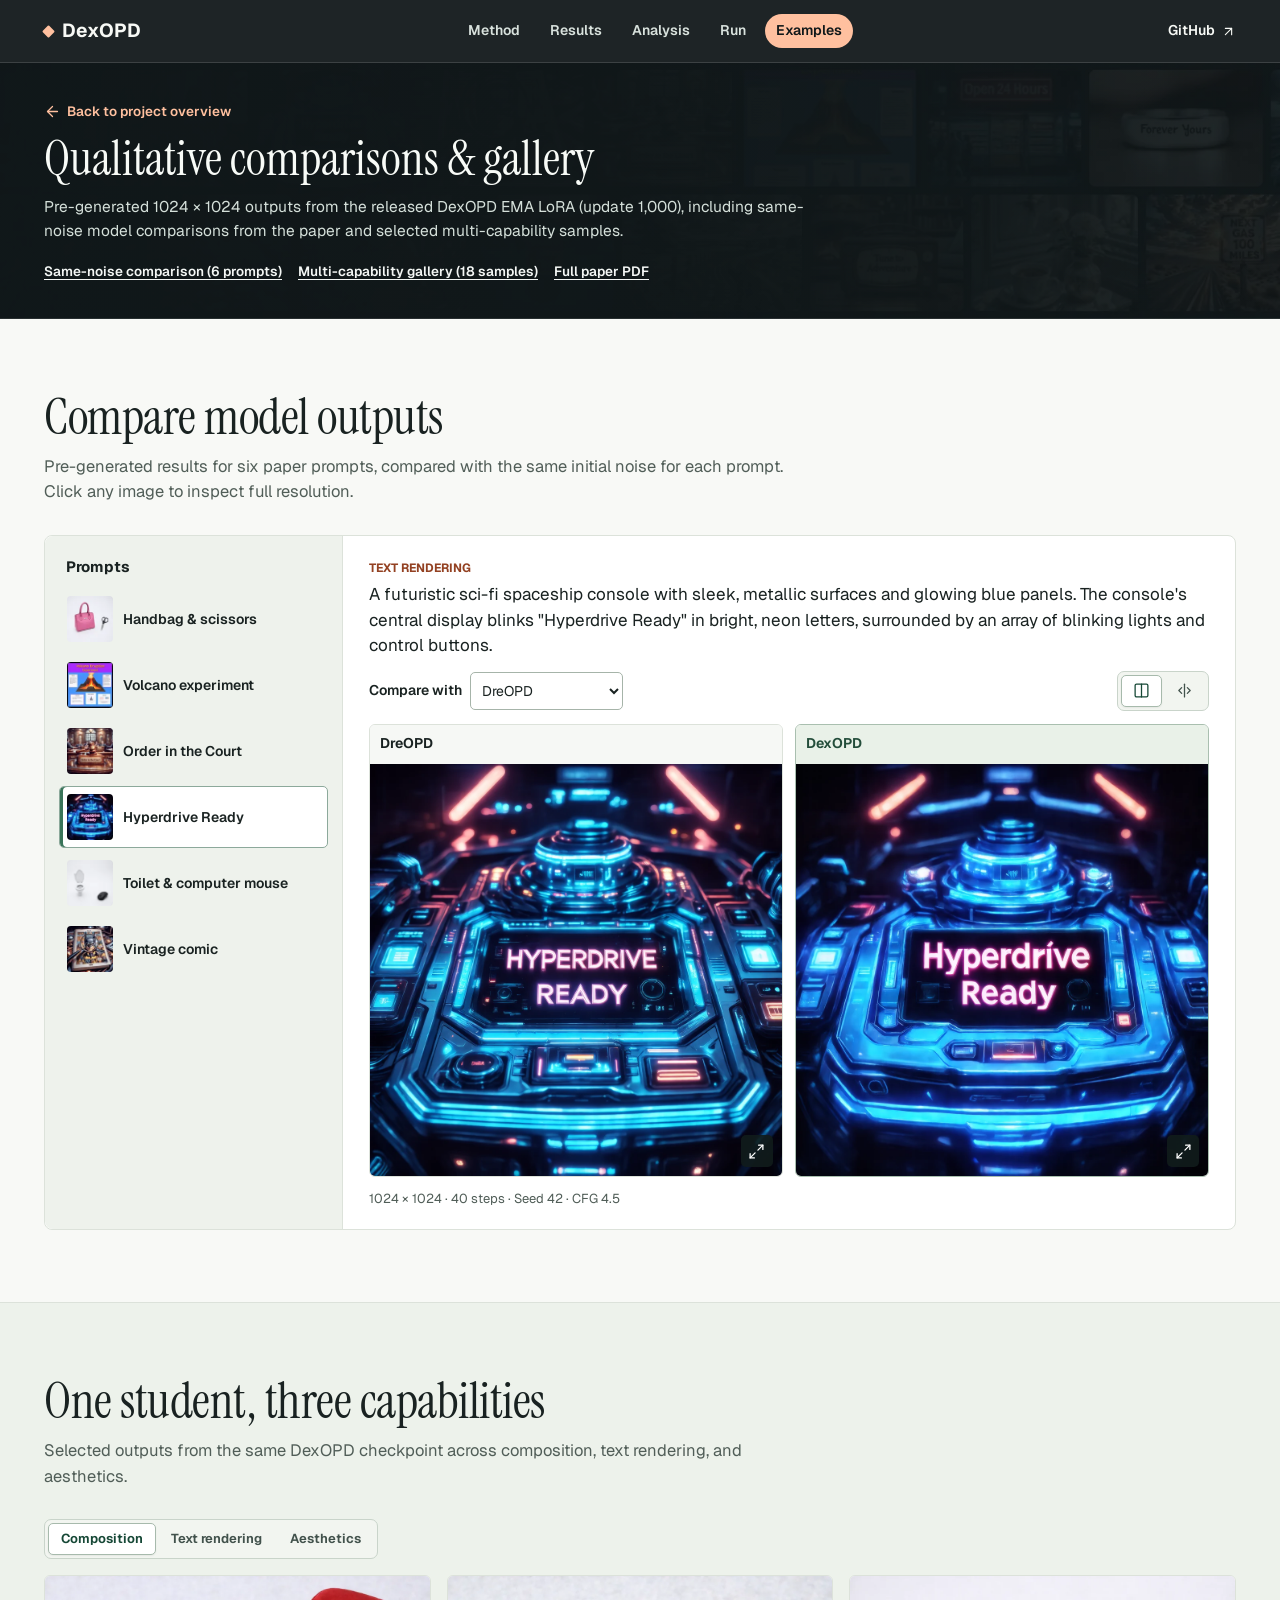
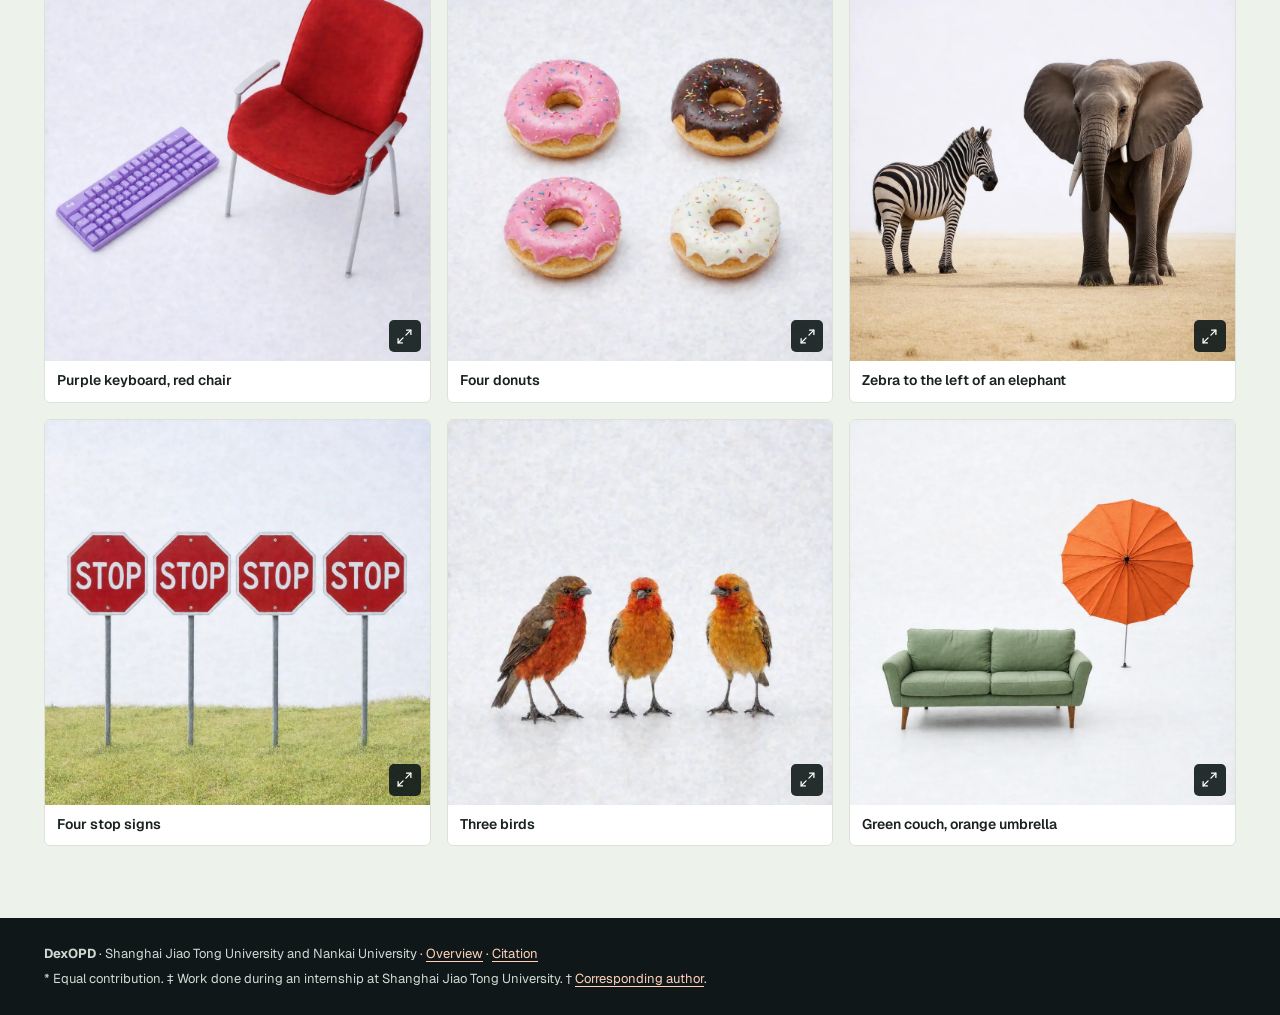
==== docs/examples.html @ e7ac3dee "Refocus homepage on method, full Table 1, and interactive analysis charts" ====
<!doctype html>
<html lang="en">
<head>
  <meta charset="utf-8">
  <meta name="viewport" content="width=device-width, initial-scale=1">
  <title>DexOPD | Qualitative Comparisons &amp; Gallery</title>
  <meta name="description" content="Same-noise qualitative comparisons and multi-capability image gallery from the unified DexOPD SD3.5 Medium checkpoint.">
  <meta name="theme-color" content="#101719">
  <link rel="stylesheet" href="styles.css">
  <script defer src="examples.js"></script>
  <script defer src="examples-page.js"></script>
</head>
<body id="top">
  <svg class="icon-library" xmlns="http://www.w3.org/2000/svg" aria-hidden="true">
    <symbol id="i-arrow-left" viewBox="0 0 24 24"><path d="m12 19-7-7 7-7"/><path d="M19 12H5"/></symbol>
    <symbol id="i-arrow-up-right" viewBox="0 0 24 24"><path d="M7 7h10v10"/><path d="M7 17 17 7"/></symbol>
    <symbol id="i-columns" viewBox="0 0 24 24"><rect width="18" height="18" x="3" y="3" rx="2"/><path d="M12 3v18"/></symbol>
    <symbol id="i-wipe" viewBox="0 0 24 24"><path d="M12 3v18"/><path d="m16 16 4-4-4-4"/><path d="m8 8-4 4 4 4"/></symbol>
    <symbol id="i-expand" viewBox="0 0 24 24"><path d="M15 3h6v6"/><path d="m21 3-7 7"/><path d="m3 21 7-7"/><path d="M9 21H3v-6"/></symbol>
    <symbol id="i-close" viewBox="0 0 24 24"><path d="M18 6 6 18"/><path d="m6 6 12 12"/></symbol>
    <symbol id="i-chevrons" viewBox="0 0 24 24"><path d="m9 7-5 5 5 5"/><path d="m15 7 5 5-5 5"/></symbol>
  </svg>
  <template id="zoom-icon"><span class="zoom-icon" aria-hidden="true"><svg class="icon"><use href="#i-expand"/></svg></span></template>
  <a class="skip-link" href="#main">Skip to content</a>

  <header class="site-header">
    <div class="container site-nav">
      <a class="wordmark" href="index.html"><span class="wordmark-dot" aria-hidden="true"></span>DexOPD</a>
      <nav aria-label="Main navigation">
        <a href="index.html#method">Method</a>
        <a href="index.html#results">Results</a>
        <a href="index.html#analysis">Analysis</a>
        <a href="index.html#run">Run</a>
        <a href="examples.html" aria-current="page">Examples</a>
      </nav>
      <a class="code-link" href="https://github.com/SJTU-DENG-Lab/DexOPD">GitHub <svg class="icon" aria-hidden="true"><use href="#i-arrow-up-right"/></svg></a>
    </div>
  </header>

  <main id="main">
    <section class="subpage-hero" aria-labelledby="examples-page-title">
      <div class="container subpage-hero-inner">
        <a class="back-link" href="index.html"><svg class="icon" aria-hidden="true"><use href="#i-arrow-left"/></svg> Back to project overview</a>
        <h1 id="examples-page-title">Qualitative comparisons &amp; gallery</h1>
        <p>Pre-generated 1024 &times; 1024 outputs from the released DexOPD EMA LoRA (update 1,000), including same-noise model comparisons from the paper and selected multi-capability samples.</p>
        <div class="subpage-jump">
          <a href="#demo">Same-noise comparison (6 prompts)</a>
          <a href="#gallery">Multi-capability gallery (18 samples)</a>
          <a href="assets/dexopd-paper.pdf">Full paper PDF</a>
        </div>
      </div>
    </section>

    <section class="section demo-section" id="demo" aria-labelledby="demo-title">
      <div class="container">
        <div class="section-heading">
          <h2 id="demo-title">Compare model outputs</h2>
          <p>Pre-generated results for six paper prompts, compared with the same initial noise for each prompt. Click any image to inspect full resolution.</p>
        </div>
        <noscript><p>The interactive comparison requires JavaScript. The images also appear in the <a href="assets/dexopd-paper.pdf">paper PDF</a>.</p></noscript>
        <div id="comparison" class="comparison" hidden>
          <aside class="prompt-panel" aria-labelledby="prompt-list-title">
            <h3 id="prompt-list-title">Prompts</h3>
            <div id="prompt-list" class="prompt-list" role="group" aria-labelledby="prompt-list-title"></div>
          </aside>
          <div class="compare-stage">
            <div class="prompt-display" aria-live="polite">
              <p class="category" id="compare-category"></p>
              <blockquote id="compare-prompt"></blockquote>
            </div>
            <div class="compare-toolbar">
              <label for="baseline">Compare with</label>
              <select id="baseline">
                <option value="dreopd">DreOPD</option>
                <option value="diffusionopd">DiffusionOPD</option>
                <option value="geneval">GenEval Teacher</option>
                <option value="ocr">OCR Teacher</option>
                <option value="aesthetic">Aesthetic Teacher</option>
              </select>
              <div class="segmented view-controls" role="group" aria-label="Comparison view">
                <button id="side-mode" type="button" aria-pressed="true" aria-label="Side by side" title="Side by side"><svg class="icon" aria-hidden="true"><use href="#i-columns"/></svg></button>
                <button id="wipe-mode" type="button" aria-pressed="false" aria-label="Image wipe" title="Image wipe"><svg class="icon" aria-hidden="true"><use href="#i-wipe"/></svg></button>
              </div>
            </div>
            <div id="side-view" class="image-pair">
              <figure class="comparison-image" id="baseline-figure"></figure>
              <figure class="comparison-image dex-image" id="dex-figure"></figure>
            </div>
            <div id="wipe-view" hidden>
              <div class="wipe-labels" aria-hidden="true"><span id="wipe-baseline-name"></span><strong>DexOPD</strong></div>
              <div class="wipe-stage">
                <img id="wipe-baseline-image" width="1024" height="1024" alt="">
                <img id="wipe-dex-image" class="wipe-top" width="1024" height="1024" alt="">
                <span class="wipe-divider" aria-hidden="true"><span><svg class="icon"><use href="#i-chevrons"/></svg></span></span>
                <input class="wipe-input" id="wipe-position" type="range" min="0" max="100" value="50" aria-label="Baseline image reveal percentage">
              </div>
            </div>
            <p id="compare-settings" class="image-settings"></p>
          </div>
        </div>
      </div>
    </section>

    <section class="section gallery-section" id="gallery" aria-labelledby="gallery-title">
      <div class="container">
        <div class="section-heading">
          <h2 id="gallery-title">One student, three capabilities</h2>
          <p>Selected outputs from the same DexOPD checkpoint across composition, text rendering, and aesthetics.</p>
        </div>
        <div id="gallery-tabs" class="segmented gallery-tabs" role="tablist" aria-label="Gallery categories" hidden>
          <button type="button" id="tab-composition" role="tab" aria-controls="gallery-composition" aria-selected="true" data-category="composition">Composition</button>
          <button type="button" id="tab-text" role="tab" aria-controls="gallery-text" aria-selected="false" tabindex="-1" data-category="text">Text rendering</button>
          <button type="button" id="tab-aesthetic" role="tab" aria-controls="gallery-aesthetic" aria-selected="false" tabindex="-1" data-category="aesthetic">Aesthetics</button>
        </div>
        <div id="gallery-composition" class="gallery-grid" role="tabpanel" aria-labelledby="tab-composition" hidden></div>
        <div id="gallery-text" class="gallery-grid" role="tabpanel" aria-labelledby="tab-text" hidden></div>
        <div id="gallery-aesthetic" class="gallery-grid" role="tabpanel" aria-labelledby="tab-aesthetic" hidden></div>
      </div>
    </section>
  </main>

  <footer>
    <div class="container footer-content">
      <p><strong>DexOPD</strong> <span aria-hidden="true">&middot;</span> Shanghai Jiao Tong University and Nankai University <span aria-hidden="true">&middot;</span> <a href="index.html">Overview</a> <span aria-hidden="true">&middot;</span> <a href="index.html#citation">Citation</a></p>
      <p>* Equal contribution. &Dagger; Work done during an internship at Shanghai Jiao Tong University. &dagger; <a href="mailto:zhijied@sjtu.edu.cn">Corresponding author</a>.</p>
    </div>
  </footer>

  <dialog id="lightbox" aria-labelledby="lightbox-title">
    <div class="lightbox-bar">
      <h2 id="lightbox-title"></h2>
      <button class="icon-button" id="close-lightbox" type="button" aria-label="Close image" title="Close image" autofocus><svg class="icon" aria-hidden="true"><use href="#i-close"/></svg></button>
    </div>
    <img id="lightbox-image" width="1024" height="1024" alt="">
    <div class="lightbox-caption"><p id="lightbox-prompt"></p><p id="lightbox-settings" class="image-settings"></p></div>
  </dialog>
</body>
</html>
---- docs/styles.css ----
@font-face {
  font-family: Geist;
  src: url('assets/geist.woff2') format('woff2');
  font-weight: 100 900;
  font-display: swap;
}

@font-face {
  font-family: 'Instrument Serif';
  src: url('assets/instrument-serif.woff2') format('woff2');
  font-weight: 400;
  font-display: swap;
}

:root {
  color-scheme: light;
  --ink: #192221;
  --muted: #515e58;
  --paper: #f8f9f6;
  --surface: #edf2eb;
  --line: #dce2da;
  --deep: #101719;
  --forest: #155c45;
  --forest-soft: #e4f0e6;
  --accent: #934122;
  --peach: #ffc09f;
  --green: #e9f1e8;
  --display: 'Instrument Serif', Georgia, serif;
  font-family: Geist, 'Segoe UI', system-ui, sans-serif;
  color: var(--ink);
  background: var(--paper);
  line-height: 1.55;
  font-synthesis: none;
}

*, *::before, *::after { box-sizing: border-box; }
[hidden] { display: none !important; }
body, h1, h2, h3, h4, p, blockquote, figure, pre, dl, dd { margin: 0; }
a { color: var(--accent); text-underline-offset: .2em; }
a:hover { text-decoration-thickness: 2px; }
button, select, input { font: inherit; }
button, select { color: inherit; }
button { cursor: pointer; }
img { display: block; max-width: 100%; height: auto; }
:focus-visible { outline: 3px solid #277259; outline-offset: 3px; }
section[id] { scroll-margin-top: 76px; }
.icon-library { position: absolute; width: 0; height: 0; overflow: hidden; }
.icon { width: 17px; height: 17px; flex: none; fill: none; stroke: currentColor; stroke-width: 1.8; stroke-linecap: round; stroke-linejoin: round; }
.container { width: min(100% - 88px, 1220px); margin-inline: auto; }
.screen-reader, .skip-link:not(:focus) { position: absolute; width: 1px; height: 1px; overflow: hidden; clip-path: inset(50%); white-space: nowrap; }
.skip-link:focus { position: fixed; z-index: 40; top: 12px; left: 12px; background: white; padding: 10px 14px; }

/* Header */
.site-header {
  position: sticky;
  top: 0;
  z-index: 25;
  background: rgba(16, 23, 25, 0.94);
  backdrop-filter: blur(10px);
  color: #f7f9f5;
  border-bottom: 1px solid #ffffff22;
}
.site-nav, .site-nav nav { display: flex; align-items: center; }
.site-nav { min-height: 62px; justify-content: space-between; gap: 20px; }
.site-nav nav { gap: 8px; }
.site-nav a { color: inherit; text-decoration: none; }
.site-nav nav a {
  font-weight: 600;
  font-size: 14px;
  padding: 6px 11px;
  border-radius: 999px;
  color: #d9e2dd;
  transition: color .15s, background-color .15s;
}
.site-nav nav a:hover { color: #ffffff; background: #ffffff14; }
.site-nav nav a.is-active,
.site-nav nav a[aria-current='page'] {
  color: #101719;
  background: var(--peach);
}
.wordmark { display: inline-flex; align-items: center; gap: 9px; font-weight: 700; font-size: 19px; white-space: nowrap; }
.wordmark-dot { background: var(--peach); width: 9px; height: 9px; transform: rotate(45deg); border-radius: 1px; }
.code-link { display: inline-flex; align-items: center; gap: 6px; font-weight: 600; font-size: 14px; color: #f7f9f5; white-space: nowrap; }
.code-link:hover { color: var(--peach); }
.code-link .icon { width: 15px; height: 15px; }
.site-header :focus-visible, .hero :focus-visible, .efficiency-card :focus-visible { outline-color: var(--peach); }

/* Hero with subtle static mosaic backdrop */
.hero {
  background:
    linear-gradient(96deg, rgba(16, 23, 25, 0.92) 0%, rgba(16, 23, 25, 0.80) 48%, rgba(16, 23, 25, 0.34) 100%),
    var(--deep) url('assets/hero-mosaic.webp') right center / cover no-repeat;
  color: #fffdf8;
  border-bottom: 1px solid #ffffff1a;
}
.hero-single { padding-block: 62px 54px; }
.hero-single > * { max-width: 720px; }
.hero-kicker {
  display: inline-block;
  font-size: 12px;
  font-weight: 700;
  letter-spacing: 0.08em;
  text-transform: uppercase;
  color: var(--peach);
  margin-bottom: 10px;
}
.hero h1 { font-size: 98px; line-height: 0.96; font-weight: 750; letter-spacing: -0.025em; }
.paper-title { margin-top: 14px; font-family: var(--display); font-size: 42px; line-height: 1.08; color: #f8fbf7; }
.hero-summary { margin-top: 15px; color: #dde5df; font-size: 16px; line-height: 1.6; max-width: 630px; }
.authors { margin-top: 18px; font-weight: 600; font-size: 15px; color: #f5f8f5; }
.authors sup { color: var(--peach); }
.affiliations { color: #cbd6ce; margin-top: 4px; font-size: 14px; }
.affiliations span { margin-inline: 5px; }
.hero-actions { display: flex; flex-wrap: wrap; gap: 10px; margin-top: 26px; }
.button {
  display: inline-flex;
  justify-content: center;
  align-items: center;
  gap: 8px;
  border: 1px solid transparent;
  border-radius: 6px;
  min-height: 42px;
  padding: 9px 15px;
  text-decoration: none;
  font-weight: 700;
  font-size: 14px;
  transition: background-color .15s, border-color .15s, color .15s;
}
.primary { color: #191d1b; background: var(--peach); }
.primary:hover { background: #ffd4bc; }
.hero-paper { background: rgba(21, 33, 31, 0.78); color: white; border-color: #ffffff4d; }
.hero-paper:hover { background: #263a33; border-color: #ffffff80; }
.hero-secondary-link {
  margin-top: 18px;
  font-size: 13.5px;
  color: #b7c6be;
}
.hero-secondary-link a {
  display: inline-flex;
  align-items: center;
  gap: 5px;
  color: var(--peach);
  font-weight: 600;
  margin-left: 4px;
}
.hero-secondary-link .icon { width: 14px; height: 14px; }

/* Score Band */
.score-band { background: #e9eee7; border-bottom: 1px solid #d5ded4; }
.score-grid { display: grid; grid-template-columns: repeat(3, 1fr); }
.score-grid.cols-4 { grid-template-columns: repeat(4, minmax(0, 1fr)); }
.score { display: flex; align-items: center; justify-content: center; gap: 14px; min-height: 98px; padding: 14px 16px; }
.score + .score { border-left: 1px solid #d1dbd0; }
.score strong { color: #1d4a39; font-size: 29px; font-variant-numeric: tabular-nums; letter-spacing: -0.02em; white-space: nowrap; }
.score span { font-weight: 650; font-size: 13.5px; line-height: 1.3; }
.score small { display: block; margin-top: 2px; color: var(--muted); font-size: 12px; font-weight: 450; }

/* Shared Section Typographic Rhythm */
.section { padding-block: 72px; }
.section-heading { margin-bottom: 30px; }
.section-kicker {
  font-size: 12px;
  font-weight: 700;
  letter-spacing: 0.08em;
  text-transform: uppercase;
  color: var(--forest);
  margin-bottom: 6px;
}
.section-heading h2 { font: 400 50px/1.06 var(--display); letter-spacing: -0.01em; }
.section-heading p { color: var(--muted); max-width: 780px; margin-top: 10px; font-size: 16.5px; }

/* Segmented Controls */
.segmented {
  display: inline-flex;
  align-items: center;
  flex-wrap: wrap;
  gap: 2px;
  padding: 3px;
  border: 1px solid #c9d4ca;
  background: #f2f5f0;
  border-radius: 7px;
}
.segmented button {
  display: inline-flex;
  align-items: center;
  justify-content: center;
  min-width: 36px;
  min-height: 32px;
  padding: 4px 11px;
  border: 1px solid transparent;
  border-radius: 5px;
  background: transparent;
  font-size: 13px;
  font-weight: 650;
  color: #42524c;
  white-space: nowrap;
}
.segmented button[aria-pressed='true'],
.segmented button[aria-selected='true'] {
  color: #164836;
  background: white;
  border-color: #a7baac;
  box-shadow: 0 1px 2px rgba(16, 23, 25, 0.06);
}
.segmented button:hover { color: #123f2a; background: #fff; }

/* Method Section */
.method-section { background: var(--paper); }
.method-tabs { display: flex; align-items: stretch; border-bottom: 1px solid #bdcdc2; gap: 22px; }
.method-tabs button {
  min-height: 44px;
  padding: 8px 4px;
  margin-bottom: -1px;
  color: var(--muted);
  font: inherit;
  font-weight: 650;
  font-size: 15px;
  border: 0;
  border-bottom: 3px solid transparent;
  background: transparent;
}
.method-tabs button[aria-selected='true'] { color: var(--forest); border-bottom-color: #287755; }
.method-tabs button:hover { color: #12452f; }
.method-scene { display: grid; grid-template-columns: minmax(0, 1.45fr) minmax(0, 1fr); align-items: center; gap: 42px; padding: 18px 0 24px; }
.latent-sheet img { width: 100%; height: auto; }
.rollout-art { position: relative; }
#rollout-markers { position: absolute; inset: 0; width: 100%; height: 100%; pointer-events: none; }
.rollout-control { margin-top: 17px; }
.rollout-control label { display: block; font-size: 14px; font-weight: 650; }
.rollout-control input { display: block; margin: 0; width: 100%; min-height: 28px; accent-color: #287755; cursor: pointer; }
.rollout-control div { display: flex; justify-content: space-between; font-size: 12px; color: var(--muted); }
.latent-sheet figcaption { color: var(--muted); font-size: 13px; line-height: 1.45; min-height: 2.9em; }
.method-copy { max-width: 50ch; padding: 16px 0; }
.method-copy h3 { font: 400 36px/1.08 var(--display); margin-bottom: 13px; }
.method-copy p { font-size: 16px; }
.method-copy .method-equation { margin: 18px 0 12px; font: 23px/1.45 Georgia, serif; color: #205440; }
.method-equation sub, .method-equation sup { font-size: .7em; }
.method-copy .method-detail { color: var(--muted); font-size: 14px; }
#reward-states { margin-bottom: 12px; }
.method-inference { border-top: 1px solid var(--line); margin: 0; padding: 17px 0 0; }
.method-inference strong { color: #24563e; }
.method-activity {
  display: grid;
  grid-template-columns: minmax(0, 0.92fr) minmax(0, 1.08fr);
  align-items: center;
  gap: 48px;
  margin: 34px 0 0;
  padding: 26px 0 4px;
  border-top: 1px solid var(--line);
}
.method-activity-caption h3 { font-size: 23px; line-height: 1.22; }
.method-activity-caption p { margin-top: 8px; max-width: 54ch; color: var(--muted); }
.method-activity-caption a { display: inline-block; margin-top: 9px; font-size: 14px; }
.method-activity-label { font-size: 15px; font-weight: 650; }
.method-activity-chart dl { display: grid; gap: 9px; margin: 12px 0; }
.method-activity-chart dl > div { display: grid; grid-template-columns: 74px minmax(0, 1fr); align-items: center; gap: 10px; }
.method-activity-chart dt { font-size: 14px; }
.method-activity-chart dd { display: grid; grid-template-columns: minmax(0, 1fr) 59px; align-items: center; gap: 12px; }
.method-activity-chart strong { text-align: right; font-size: 14px; font-variant-numeric: tabular-nums; }
.method-activity-track { display: block; height: 10px; overflow: hidden; background: #d9e2db; border-radius: 3px; }
.method-activity-track > span { display: block; height: 100%; background: #296850; border-radius: 3px; }
.method-activity-scope { color: var(--muted); font-size: 13px; }
.paper-overview { margin-top: 24px; }
.paper-overview summary { cursor: pointer; color: #24563e; font-size: 15px; font-weight: 650; }
.method-figure { margin-top: 10px; padding: 16px; background: #fff; border: 1px solid var(--line); border-radius: 8px; }
.method-figure img { width: 100%; }

/* Results Section & Interactive Charts */
.results-section { background: white; border-block: 1px solid var(--line); }
.charts-pair {
  display: grid;
  grid-template-columns: repeat(2, minmax(0, 1fr));
  gap: 20px;
  margin-bottom: 22px;
}
.chart-card, .analysis-card {
  background: #ffffff;
  border: 1px solid var(--line);
  border-radius: 10px;
  padding: 22px 24px;
  box-shadow: 0 1px 2px rgba(16, 23, 25, 0.03);
}
.matrix-card { margin-bottom: 34px; }
.chart-card-head {
  display: flex;
  align-items: flex-start;
  justify-content: space-between;
  gap: 16px;
  margin-bottom: 16px;
  flex-wrap: wrap;
}
.chart-card-head h3 { font-size: 20px; line-height: 1.25; letter-spacing: -0.01em; }
.chart-card-head p { margin-top: 4px; color: var(--muted); font-size: 14px; max-width: 68ch; }
.chart-canvas { width: 100%; }
.chart-svg { display: block; width: 100%; height: auto; overflow: visible; }
.svg-tick { font-size: 11px; fill: #62716b; font-variant-numeric: tabular-nums; }
.svg-tick-right { fill: #9c4a30; }
.svg-axis-label { font-size: 11.5px; font-weight: 600; fill: #4a5a54; }
.svg-mini-head { font-size: 10.5px; font-weight: 700; letter-spacing: 0.02em; }
.svg-ref-label { font-size: 10.5px; font-weight: 600; }
.svg-halo { stroke: #ffffff; stroke-width: 4px; stroke-linejoin: round; paint-order: stroke; }
.svg-halo-card { stroke: #f9fbf8; stroke-width: 4px; stroke-linejoin: round; paint-order: stroke; }
.svg-hit { cursor: crosshair; }

.chart-readout {
  display: flex;
  flex-wrap: wrap;
  align-items: center;
  gap: 8px 16px;
  margin-top: 12px;
  padding: 10px 13px;
  background: #f5f8f4;
  border: 1px solid #e3eae2;
  border-radius: 7px;
  font-size: 13px;
  font-variant-numeric: tabular-nums;
}
.readout-step { font-weight: 700; color: var(--ink); margin-right: 4px; }
.readout-item { display: inline-flex; align-items: center; gap: 6px; color: #364540; }
.readout-item i { display: inline-block; width: 9px; height: 9px; border-radius: 50%; flex: none; }
.readout-item strong { color: var(--ink); }

/* Primary 3-Task Small-Multiples Bar Matrix */
.matrix-legend { display: flex; flex-wrap: wrap; align-items: center; gap: 14px; font-size: 12.5px; color: var(--muted); }
.matrix-legend span { display: inline-flex; align-items: center; gap: 6px; }
.matrix-legend i { display: inline-block; width: 11px; height: 11px; border-radius: 2px; }
.swatch-ours { background: var(--forest); }
.swatch-specialist { background: #ae4e32; }
.swatch-opd { background: #648278; }

.matrix-chart { display: grid; gap: 2px; }
.matrix-row {
  display: grid;
  grid-template-columns: 162px repeat(3, minmax(0, 1fr));
  align-items: center;
  gap: 16px;
  padding: 6px 10px;
  border-radius: 6px;
  transition: background-color .12s;
}
.matrix-row:not(.matrix-head):hover,
.matrix-row:not(.matrix-head):focus-visible { background: #f3f7f2; }
.matrix-head {
  font-size: 12.5px;
  font-weight: 700;
  color: var(--muted);
  border-bottom: 1px solid var(--line);
  border-radius: 0;
  padding-bottom: 9px;
  margin-bottom: 4px;
}
.matrix-group-label {
  font-size: 11.5px;
  font-weight: 700;
  letter-spacing: 0.04em;
  text-transform: uppercase;
  color: #6b7b74;
  padding: 10px 10px 2px;
}
.matrix-model { font-size: 13.5px; font-weight: 600; color: var(--ink); white-space: nowrap; }
.matrix-cell { display: grid; grid-template-columns: minmax(0, 1fr) 56px; align-items: center; gap: 10px; }
.matrix-track { display: block; height: 10px; background: #eef2ed; border-radius: 3px; overflow: hidden; }
.matrix-bar { display: block; height: 100%; border-radius: 3px; }
.bar-ours { background: var(--forest); }
.bar-specialist { background: #ae4e32; }
.bar-opd { background: #648278; }
.bar-muted { background: #b4c2bb; }
.matrix-val { font-size: 13px; text-align: right; font-variant-numeric: tabular-nums; color: #364540; }
.matrix-row.is-ours { background: var(--forest-soft); }
.matrix-row.is-ours:hover { background: #d6e9da; }
.matrix-row.is-ours .matrix-model,
.matrix-row.is-ours .matrix-val { font-weight: 750; color: #164433; }

/* Full Table 1 */
.table-block { margin-top: 10px; }
.table-header-bar {
  display: flex;
  align-items: flex-end;
  justify-content: space-between;
  gap: 16px;
  flex-wrap: wrap;
  margin-bottom: 14px;
}
.table-header-bar h3 { font-size: 22px; line-height: 1.2; }
.table-header-bar p { margin-top: 4px; font-size: 14px; color: var(--muted); }
.table-scroll { overflow-x: auto; border: 1px solid var(--line); border-radius: 8px; background: white; }
.benchmark-table { width: 100%; min-width: 1000px; border-spacing: 0; font-size: 13px; font-variant-numeric: tabular-nums; }
.benchmark-table[data-view='geneval'] { min-width: 680px; }
.benchmark-table[data-view='drawbench'] { min-width: 580px; }
.benchmark-table[data-view='geneval'] .col-db { display: none; }
.benchmark-table[data-view='drawbench'] .col-ge { display: none; }
.benchmark-table th, .benchmark-table td { padding: 8px 7px; text-align: right; white-space: nowrap; border-bottom: 1px solid #e3e9e3; }
.benchmark-table thead th { background: #e9eee7; font-weight: 650; }
.benchmark-table thead tr:first-child th { text-align: center; }
.benchmark-table th[scope='row'],
.benchmark-table thead tr:first-child th:first-child {
  position: sticky;
  left: 0;
  z-index: 2;
  text-align: left;
  padding-inline: 12px;
  border-right: 1px solid #cfd8ce;
}
.benchmark-table th[scope='row'] { background: white; font-weight: 600; }
.benchmark-table .col-sep { border-left: 1px solid #d2dad1; }
.benchmark-table[data-view='drawbench'] th.col-sep:first-of-type { border-left: 0; }
.benchmark-table .group-row th { background: #f6f8f4; color: var(--muted); text-align: left; font-size: 12px; font-weight: 650; padding-block: 6px; }
.benchmark-table .group-row span { position: sticky; left: 12px; white-space: normal; }
.benchmark-table .ours > * { background: var(--forest-soft); color: #194533; border-bottom: 0; }
.benchmark-table strong { font-weight: 750; }
.benchmark-table u, .table-note u { text-underline-offset: 2px; }
.table-note { margin-top: 12px; font-size: 13px; color: var(--muted); }

/* Analysis Section */
.analysis-section { background: #f2f5f0; border-bottom: 1px solid var(--line); }
.analysis-card + .analysis-card,
.analysis-card + .efficiency-card { margin-top: 22px; }
.card-index {
  font-size: 12px;
  font-weight: 700;
  letter-spacing: 0.06em;
  text-transform: uppercase;
  color: var(--forest);
  margin-bottom: 4px;
}
.card-index.light { color: var(--peach); }
.math-symbol { text-transform: none; font-style: italic; letter-spacing: 0; }

/* 01 Component Ablation */
.ablation-grid { display: grid; gap: 16px; }
.ablation-grid.cols-3 { grid-template-columns: repeat(3, minmax(0, 1fr)); }
.ablation-grid.cols-4 { grid-template-columns: repeat(4, minmax(0, 1fr)); }
.ablation-panel {
  background: #f8faf7;
  border: 1px solid #e1e8e0;
  border-radius: 8px;
  padding: 15px 16px;
}
.ablation-panel h4 { font-size: 14.5px; font-weight: 700; color: var(--ink); margin-bottom: 12px; }
.ablation-bars { display: grid; gap: 11px; }
.ablation-meta { display: flex; justify-content: space-between; align-items: baseline; gap: 8px; margin-bottom: 4px; font-size: 12.5px; }
.ablation-name { color: #364540; font-weight: 550; }
.ablation-nums { display: inline-flex; align-items: baseline; gap: 6px; font-variant-numeric: tabular-nums; white-space: nowrap; }
.ablation-nums strong { font-size: 13px; color: var(--ink); }
.ablation-nums em { font-style: normal; font-size: 11.5px; font-weight: 650; }
.delta-neg { color: #a83c26; }
.delta-pos { color: #196b4d; }
.delta-flat, .delta-ref { color: #677770; }
.ablation-track { height: 8px; background: #e3eae2; border-radius: 3px; overflow: hidden; }
.ablation-track > span { display: block; height: 100%; background: #8aa399; border-radius: 3px; }
.ablation-item.is-default .ablation-name { font-weight: 700; color: var(--forest); }
.ablation-item.is-default .ablation-track > span { background: var(--forest); }

/* 02 Beta Sweep & 03 Teacher Lambda Sweep */
.beta-panels { display: grid; grid-template-columns: repeat(3, minmax(0, 1fr)); gap: 14px; }
.teacher-panels { display: grid; grid-template-columns: repeat(2, minmax(0, 1fr)); gap: 16px; }
.mini-chart-card {
  background: #f9fbf8;
  border: 1px solid #e2e9e1;
  border-radius: 8px;
  padding: 13px 14px 10px;
}
.mini-chart-title {
  display: flex;
  justify-content: space-between;
  align-items: baseline;
  gap: 8px;
  margin-bottom: 6px;
  flex-wrap: wrap;
}
.mini-chart-title span { font-size: 13.5px; font-weight: 700; color: var(--ink); }
.mini-chart-title small { font-size: 11.5px; color: var(--muted); font-variant-numeric: tabular-nums; }

.sweep-readout {
  margin-top: 14px;
  padding: 13px 16px;
  background: #f5f8f4;
  border: 1px solid #dfe7de;
  border-radius: 8px;
}
.sweep-readout-head { display: flex; align-items: center; gap: 10px; margin-bottom: 9px; font-size: 14px; }
.badge-default {
  display: inline-block;
  font-size: 11.5px;
  font-weight: 700;
  color: #164836;
  background: #d8ece0;
  padding: 2px 8px;
  border-radius: 999px;
}
.sweep-readout-grid {
  display: grid;
  grid-template-columns: repeat(7, minmax(0, 1fr));
  gap: 8px 12px;
  font-variant-numeric: tabular-nums;
}
.sweep-readout-grid.cols-4 { grid-template-columns: repeat(4, minmax(0, 1fr)); }
.sweep-readout-grid dt { font-size: 11.5px; color: var(--muted); }
.sweep-readout-grid dd { font-size: 14px; font-weight: 650; color: var(--ink); margin-top: 2px; }

/* 04 Efficiency Dark Callout */
.efficiency-card {
  display: grid;
  grid-template-columns: minmax(0, 1fr) minmax(0, 1.2fr);
  align-items: center;
  gap: 32px;
  background: var(--deep);
  color: #f3f7f4;
  border-radius: 10px;
  padding: 28px 30px;
}
.efficiency-intro h3 { font: 400 32px/1.12 var(--display); color: #ffffff; margin-top: 4px; }
.efficiency-intro p { margin-top: 10px; color: #c7d4cd; font-size: 14.5px; }
.efficiency-intro strong { color: var(--peach); }
.efficiency-grid { display: grid; grid-template-columns: repeat(2, minmax(0, 1fr)); gap: 12px; }
.eff-item {
  background: rgba(255, 255, 255, 0.05);
  border: 1px solid rgba(255, 255, 255, 0.12);
  border-radius: 8px;
  padding: 14px 15px;
}
.eff-featured {
  background: rgba(255, 192, 159, 0.11);
  border-color: rgba(255, 192, 159, 0.55);
}
.eff-head { display: flex; justify-content: space-between; align-items: baseline; gap: 8px; font-size: 13.5px; }
.eff-head span { font-size: 11.5px; color: #adc0b7; }
.eff-time { margin-top: 6px; font-size: 25px; font-weight: 750; font-variant-numeric: tabular-nums; color: #ffffff; line-height: 1.1; }
.eff-featured .eff-time { color: var(--peach); }
.eff-time small { font-size: 12.5px; font-weight: 500; color: #b7c8c0; }
.eff-scores { margin-top: 6px; font-size: 12px; color: #c5d3cc; font-variant-numeric: tabular-nums; }
.eff-scores b { color: #ffffff; font-weight: 700; }

/* Subdued Qualitative Examples Link Strip */
.examples-callout {
  background: #ffffff;
  border-bottom: 1px solid var(--line);
  padding-block: 30px;
}
.examples-callout-inner {
  display: flex;
  align-items: center;
  justify-content: space-between;
  gap: 24px;
  flex-wrap: wrap;
}
.examples-callout h2 { font-size: 21px; font-weight: 700; }
.examples-callout p { margin-top: 4px; color: var(--muted); font-size: 14.5px; max-width: 64ch; }
.callout-btn {
  background: var(--paper);
  color: var(--forest);
  border-color: #aac0b4;
}
.callout-btn:hover { background: var(--forest-soft); border-color: #7ea794; }

/* Run Section */
.run-section { background: var(--surface); border-bottom: 1px solid var(--line); }
.run-steps { display: grid; grid-template-columns: repeat(3, minmax(0, 1fr)); gap: 24px; list-style: none; margin: 0; padding: 0; }
.run-steps li { padding-top: 14px; border-top: 2px solid #a3b8a9; }
.run-steps h3 { font-size: 17.5px; }
.run-steps p { color: var(--muted); margin-top: 5px; font-size: 14.5px; }
.run-steps a { display: inline-flex; align-items: center; gap: 6px; margin-top: 9px; color: #1d513b; font-size: 14px; font-weight: 650; }
.run-steps a .icon { width: 14px; height: 14px; }

.code-card {
  margin-top: 28px;
  border: 1px solid #cfd9cf;
  border-radius: 8px;
  overflow: hidden;
  background: #131c1e;
  color: #e6efe9;
}
.code-card-bar {
  display: flex;
  align-items: center;
  justify-content: space-between;
  gap: 12px;
  padding: 9px 14px;
  background: #1b2729;
  border-bottom: 1px solid #2b3a3d;
  font-size: 12.5px;
  font-weight: 600;
  color: #b7c8c0;
}
.code-card pre {
  padding: 16px 18px;
  overflow-x: auto;
  font-size: 13px;
  line-height: 1.55;
}
.copy-button { background: white; color: #254c3b; border-color: #a9b9ad; min-height: 36px; margin-bottom: 10px; }
.copy-button:hover { background: var(--green); }
.copy-button.compact {
  margin-bottom: 0;
  min-height: 30px;
  padding: 4px 10px;
  font-size: 12.5px;
  background: rgba(255, 255, 255, 0.08);
  color: #f3f7f4;
  border-color: rgba(255, 255, 255, 0.22);
}
.copy-button.compact:hover { background: rgba(255, 255, 255, 0.16); }

/* Citation & Footer */
.citation-layout { display: grid; grid-template-columns: minmax(185px, .6fr) minmax(0, 2fr); align-items: start; gap: 24px; }
.bibtex { padding: 14px; border: 1px solid var(--line); background: #eef2ed; border-radius: 8px; min-width: 0; }
.bibtex pre { white-space: pre-wrap; overflow-wrap: anywhere; font-size: 13px; }
footer { padding-block: 26px; background: var(--deep); color: #cfdad2; font-size: 13px; }
footer a { color: #ffd2b9; }
.footer-content p + p { margin-top: 5px; }

/* =========================================================================
   Dedicated Qualitative Examples Page (examples.html)
   ========================================================================= */
.subpage-hero {
  background:
    linear-gradient(96deg, rgba(16, 23, 25, 0.94) 0%, rgba(16, 23, 25, 0.85) 60%, rgba(16, 23, 25, 0.65) 100%),
    var(--deep) url('assets/hero-mosaic.webp') right center / cover no-repeat;
  color: #f8fbf7;
  padding-block: 38px 36px;
  border-bottom: 1px solid #ffffff1a;
}
.subpage-hero-inner > * { max-width: 760px; }
.back-link {
  display: inline-flex;
  align-items: center;
  gap: 6px;
  color: var(--peach);
  font-size: 13.5px;
  font-weight: 600;
  text-decoration: none;
  margin-bottom: 12px;
}
.back-link:hover { text-decoration: underline; }
.subpage-hero h1 { font: 400 48px/1.06 var(--display); }
.subpage-hero p { margin-top: 10px; color: #d5e0da; font-size: 15.5px; }
.subpage-jump { display: flex; flex-wrap: wrap; gap: 16px; margin-top: 18px; font-size: 13.5px; }
.subpage-jump a { color: #f4f7f5; font-weight: 600; }
.subpage-jump a:hover { color: var(--peach); }

.comparison { display: grid; grid-template-columns: minmax(215px, 25%) minmax(0, 1fr); border: 1px solid var(--line); background: white; border-radius: 8px; }
.prompt-panel { padding: 19px 14px; background: #eef2ec; border-right: 1px solid var(--line); border-radius: 8px 0 0 8px; }
.prompt-panel h3 { margin: 0 7px 10px; font-size: 15px; }
.prompt-list { display: grid; gap: 4px; }
.prompt-option { display: flex; align-items: center; gap: 10px; background: transparent; text-align: left; border: 1px solid transparent; border-radius: 5px; padding: 7px; min-width: 0; font-weight: 600; font-size: 14px; line-height: 1.3; }
.prompt-option img { width: 46px; height: 46px; flex: none; object-fit: cover; border-radius: 4px; background: #dce3d9; }
.prompt-option:hover { background: #ffffff9c; }
.prompt-option[aria-pressed='true'] { background: #fff; border-color: #8ca99b; box-shadow: inset 3px 0 #397459; }
.compare-stage { padding: 23px 26px 20px; min-width: 0; }
.prompt-display { min-height: 100px; padding-bottom: 12px; }
.category { font-size: 12px; font-weight: 700; color: var(--accent); text-transform: uppercase; }
.prompt-display blockquote { margin-top: 5px; font-size: 17px; line-height: 1.5; overflow-wrap: anywhere; }
.compare-toolbar { display: flex; align-items: center; flex-wrap: wrap; gap: 8px; margin-bottom: 13px; font-size: 14px; }
.compare-toolbar label { font-weight: 600; }
.compare-toolbar select { background: white; border: 1px solid #a6b4a9; border-radius: 5px; min-height: 38px; padding: 4px 7px; max-width: 100%; }
.view-controls { margin-left: auto; }
.image-pair { display: grid; grid-template-columns: repeat(2, minmax(0, 1fr)); gap: 12px; }
.comparison-image { border-radius: 6px; border: 1px solid var(--line); overflow: hidden; }
.comparison-image figcaption { padding: 8px 10px; background: #f6f8f5; min-height: 39px; font-size: 14px; font-weight: 650; }
.dex-image { border-color: #a9bfaf; }
.dex-image figcaption { background: var(--green); color: #234d3a; }
.zoom-image { position: relative; display: block; width: 100%; padding: 0; border: 0; background: #e5eae4; }
.zoom-image:focus-visible { outline-offset: -4px; }
.zoom-image img { width: 100%; aspect-ratio: 1; object-fit: cover; }
.zoom-icon { display: grid; place-items: center; position: absolute; bottom: 9px; right: 9px; background: #111c1be8; color: white; border-radius: 5px; width: 32px; height: 32px; }
.zoom-image:hover .zoom-icon, .zoom-image:focus-visible .zoom-icon { background: #214d3a; }
.image-settings { margin-top: 12px; color: var(--muted); font-size: 13px; }
.wipe-labels, .wipe-stage { max-width: 530px; margin-inline: auto; }
.wipe-labels { display: flex; justify-content: space-between; gap: 10px; margin-bottom: 6px; font-size: 14px; font-weight: 650; }
.wipe-labels strong { color: #234d3a; }
.wipe-stage { --wipe: 50%; position: relative; border-radius: 6px; overflow: hidden; aspect-ratio: 1; background: #e5eae4; }
.wipe-stage img { position: absolute; width: 100%; height: 100%; object-fit: cover; }
.wipe-top { clip-path: inset(0 0 0 var(--wipe)); }
.wipe-divider { position: absolute; top: 0; bottom: 0; left: var(--wipe); width: 2px; background: white; pointer-events: none; transform: translateX(-50%); }
.wipe-divider span { position: absolute; top: 50%; left: 50%; display: grid; place-items: center; width: 41px; height: 41px; transform: translate(-50%, -50%); border-radius: 50%; color: #142d21; background: white; box-shadow: 0 1px 5px #1237; }
.wipe-input { position: absolute; inset: 0; width: 100%; height: 100%; margin: 0; opacity: 0; cursor: ew-resize; appearance: none; }
.wipe-input::-webkit-slider-thumb { appearance: none; width: 1px; height: 40px; }
.wipe-input::-moz-range-thumb { width: 1px; height: 40px; border: 0; }
.wipe-stage:focus-within { outline: 3px solid #277259; outline-offset: 3px; }

.gallery-section { background: var(--surface); border-top: 1px solid var(--line); }
.gallery-tabs { margin-bottom: 16px; }
.gallery-tabs button { padding-inline: 12px; }
.gallery-grid { display: grid; grid-template-columns: repeat(3, minmax(0, 1fr)); gap: 16px; }
.gallery-tile { min-width: 0; background: white; border: 1px solid var(--line); border-radius: 6px; overflow: hidden; }
.gallery-tile figcaption { padding: 9px 12px 10px; font-size: 14px; font-weight: 600; }

dialog { width: min(720px, calc(100% - 26px)); max-height: calc(100% - 26px); padding: 0; background: #fff; color: var(--ink); border: 0; border-radius: 8px; overflow: auto; }
dialog::backdrop { background: #0b1716ce; }
body:has(dialog[open]) { overflow: hidden; }
.lightbox-bar { display: flex; align-items: center; justify-content: space-between; gap: 10px; padding: 11px 14px; }
.lightbox-bar h2 { font-size: 18px; line-height: 1.25; }
.icon-button { flex: none; width: 36px; height: 36px; border: 1px solid #a9b9ad; border-radius: 5px; background: #f5f8f4; display: grid; place-items: center; }
.icon-button:hover { background: var(--green); }
#lightbox-image { margin: auto; max-height: 64dvh; max-width: 100%; width: auto; object-fit: contain; }
.lightbox-caption { padding: 12px 14px 14px; }
.lightbox-caption .image-settings { margin-top: 5px; }

/* =========================================================================
   Responsive Breakpoints
   ========================================================================= */
@media (max-width: 1080px) {
  .container { width: min(100% - 56px, 1220px); }
  .score-grid.cols-4 { grid-template-columns: repeat(2, minmax(0, 1fr)); }
  .score:nth-child(3) { border-left: 0; border-top: 1px solid #d1dbd0; }
  .score:nth-child(4) { border-top: 1px solid #d1dbd0; }
  .charts-pair { grid-template-columns: minmax(0, 1fr); }
  .ablation-grid.cols-4 { grid-template-columns: repeat(2, minmax(0, 1fr)); }
  .beta-panels { grid-template-columns: minmax(0, 1fr); }
  .sweep-readout-grid { grid-template-columns: repeat(4, minmax(0, 1fr)); }
  .efficiency-card { grid-template-columns: minmax(0, 1fr); gap: 22px; }
}

@media (max-width: 820px) {
  .ablation-grid.cols-3 { grid-template-columns: minmax(0, 1fr); }
  .teacher-panels { grid-template-columns: minmax(0, 1fr); }
  .matrix-row { grid-template-columns: 132px repeat(3, minmax(0, 1fr)); gap: 10px; }
  .matrix-cell { grid-template-columns: minmax(0, 1fr) 48px; gap: 6px; }
  .matrix-model, .matrix-val { font-size: 12px; }
}

@media (max-width: 760px) {
  .container { width: calc(100% - 34px); }
  .site-nav { min-height: 56px; gap: 10px; }
  .site-nav nav { gap: 2px; }
  .site-nav nav a { font-size: 13px; padding: 5px 8px; }
  .code-link { font-size: 13px; }
  .hero {
    background:
      linear-gradient(180deg, rgba(16, 23, 25, 0.90) 0%, rgba(16, 23, 25, 0.84) 100%),
      var(--deep) url('assets/hero-mosaic.webp') center / cover no-repeat;
  }
  .hero-single { padding-block: 42px 36px; }
  .hero h1 { font-size: 70px; }
  .paper-title { font-size: 31px; }
  .hero-summary { font-size: 15px; }
  .section { padding-block: 50px; }
  .section-heading h2 { font-size: 40px; }
  .section-heading p { font-size: 15px; }
  .chart-card, .analysis-card { padding: 16px 15px; }
  .method-scene { grid-template-columns: minmax(0, 1fr); gap: 12px; }
  .latent-sheet { max-width: 540px; margin-inline: auto; }
  .latent-sheet figcaption { min-height: 0; }
  .method-copy { padding: 5px 0; max-width: none; }
  .method-copy h3 { font-size: 30px; }
  .method-activity { grid-template-columns: minmax(0, 1fr); gap: 18px; margin-top: 24px; padding-top: 20px; }
  .method-activity-caption h3 { font-size: 21px; }
  .matrix-chart { overflow-x: auto; padding-bottom: 4px; }
  .matrix-row, .matrix-group-label { min-width: 560px; }
  .sweep-readout-grid, .sweep-readout-grid.cols-4 { grid-template-columns: repeat(2, minmax(0, 1fr)); }
  .efficiency-card { padding: 20px 18px; }
  .efficiency-grid { grid-template-columns: minmax(0, 1fr); }
  .run-steps { grid-template-columns: minmax(0, 1fr); gap: 18px; }
  .citation-layout { grid-template-columns: minmax(0, 1fr); gap: 12px; }

  .comparison { grid-template-columns: minmax(0, 1fr); }
  .prompt-panel { border-right: 0; border-bottom: 1px solid var(--line); border-radius: 8px 8px 0 0; padding: 11px; }
  .prompt-panel h3 { margin: 0 0 6px; }
  .prompt-list { grid-template-columns: repeat(3, minmax(0, 1fr)); }
  .prompt-option { gap: 6px; padding: 5px; font-size: 12px; }
  .prompt-option img { width: 32px; height: 32px; }
  .compare-stage { padding: 14px; }
  .prompt-display { min-height: 0; }
  .prompt-display blockquote { font-size: 15px; }
  .gallery-grid { grid-template-columns: repeat(2, minmax(0, 1fr)); gap: 10px; }
}

@media (max-width: 640px) {
  .site-nav {
    flex-wrap: wrap;
    row-gap: 4px;
    padding-block: 8px 6px;
    min-height: 0;
  }
  .site-nav nav {
    order: 3;
    width: 100%;
    justify-content: space-between;
    gap: 2px;
    padding-top: 6px;
    border-top: 1px solid #ffffff1a;
  }
  .site-nav nav a {
    font-size: 12.5px;
    padding: 4px 7px;
  }
}

@media (max-width: 520px) {
  .wordmark { font-size: 16.5px; gap: 7px; }
  .hero h1 { font-size: 58px; }
  .paper-title { font-size: 26px; }
  .desktop-break { display: none; }
  .authors { font-size: 13.5px; }
  .affiliations { font-size: 12.5px; }
  .score { flex-direction: column; align-items: flex-start; gap: 2px; min-height: 78px; padding: 11px 12px; }
  .score strong { font-size: 23px; }
  .score span { font-size: 12px; }
  .score small { font-size: 11px; }
  .section-heading h2 { font-size: 35px; }
  .method-tabs { gap: 8px; justify-content: space-between; }
  .method-tabs button { font-size: 13px; padding-inline: 0; }
  .ablation-grid.cols-4 { grid-template-columns: minmax(0, 1fr); }
  .prompt-list { grid-template-columns: repeat(2, minmax(0, 1fr)); }
  .compare-stage { padding: 10px; }
  .compare-toolbar { column-gap: 5px; font-size: 12px; }
  .compare-toolbar select { max-width: 125px; }
  .image-pair { gap: 7px; }
  .comparison-image figcaption, .gallery-tile figcaption { padding-inline: 7px; font-size: 12px; }
  .gallery-tabs button { padding-inline: 6px; font-size: 13px; }
}

@media (max-width: 380px) {
  .container { width: calc(100% - 24px); }
  .site-nav nav a { font-size: 12px; padding: 4px 5px; }
  .code-link { font-size: 12.5px; gap: 4px; }
  .code-link .icon { width: 13px; height: 13px; }
  .hero-actions { gap: 8px; }
  .hero-actions .button { padding-inline: 11px; font-size: 13px; }
}
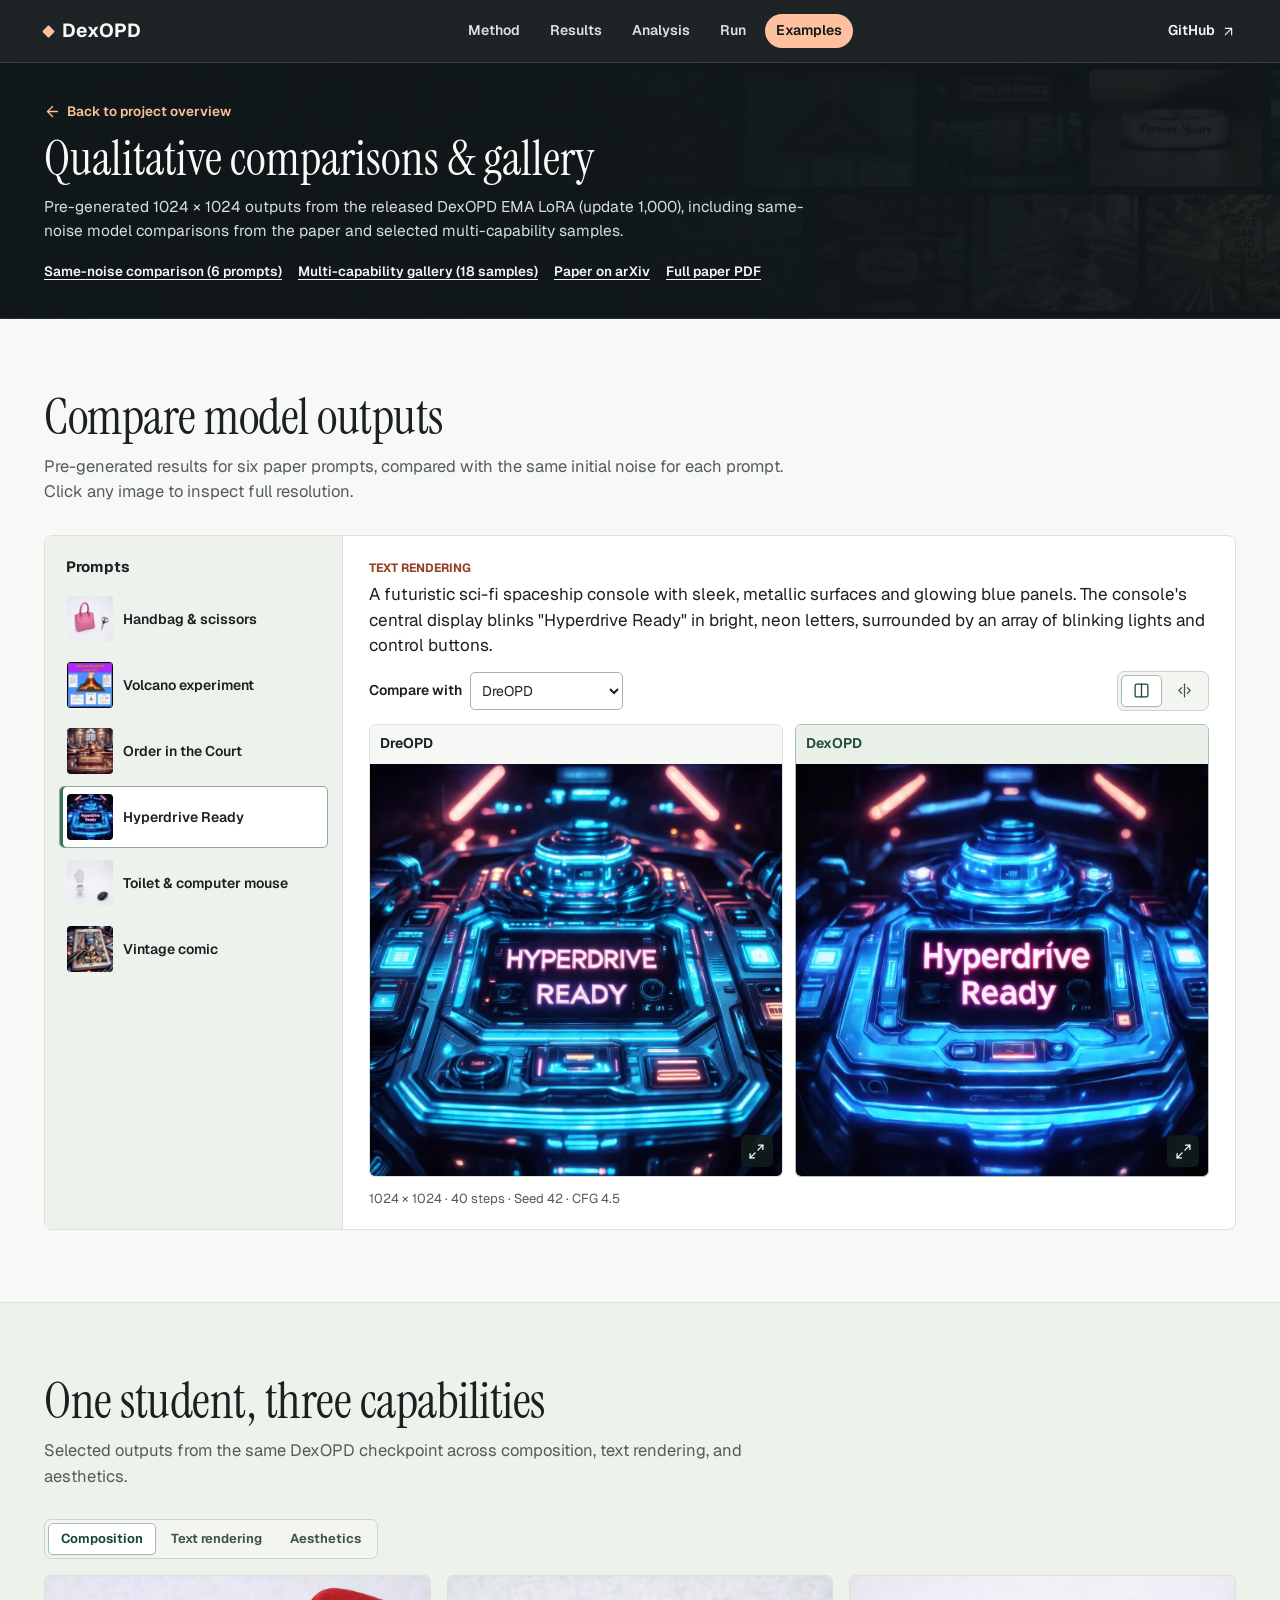
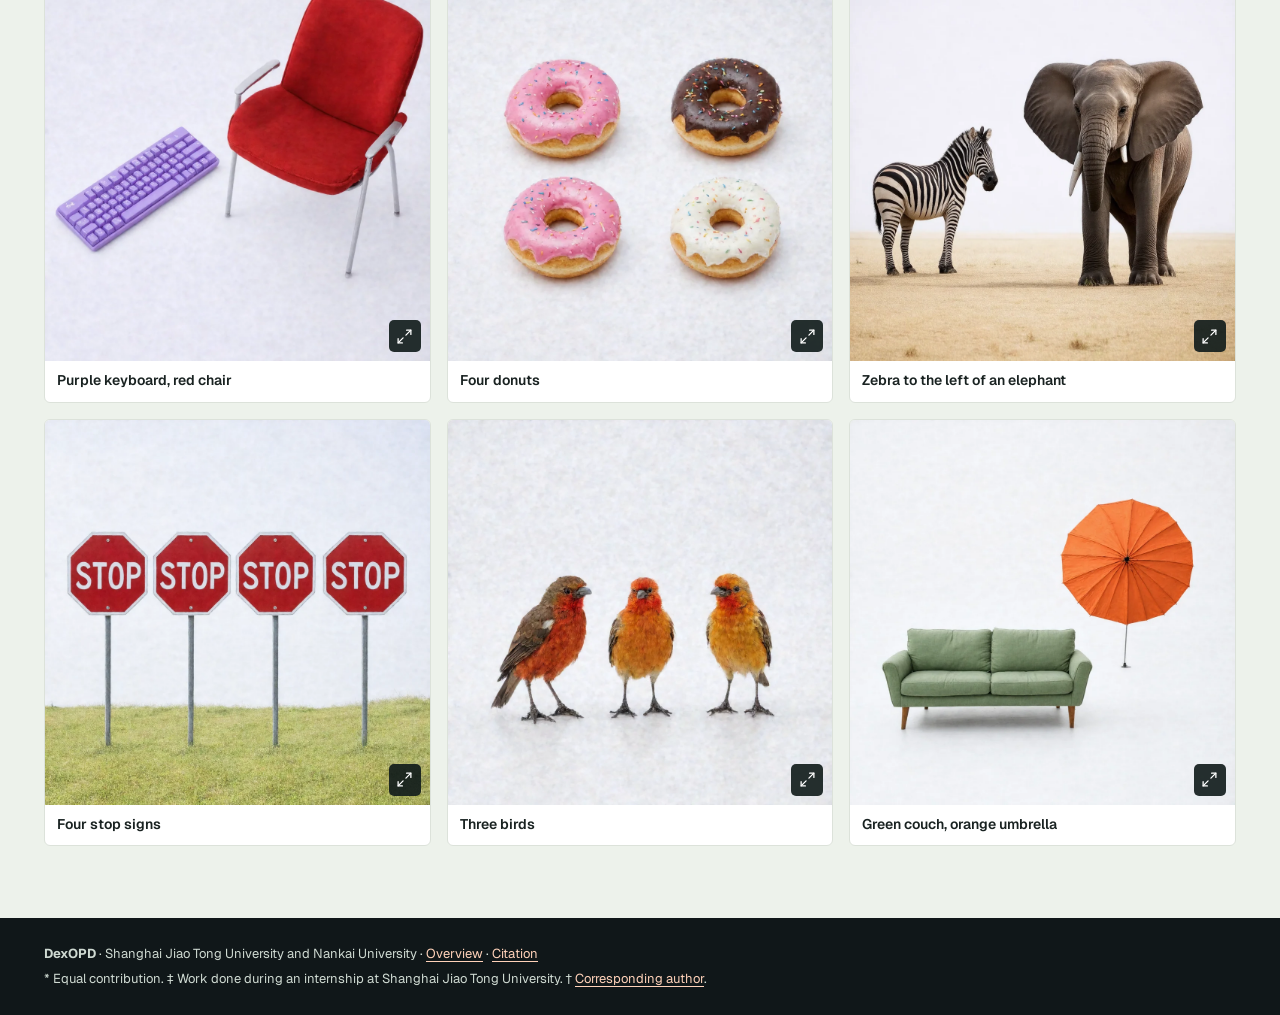
==== commit 9330f22f: "Add arXiv 2611.31969 links, metadata tag, and BibTeX" ====
--- a/docs/examples.html
+++ b/docs/examples.html
@@ -46,6 +46,7 @@
         <div class="subpage-jump">
           <a href="#demo">Same-noise comparison (6 prompts)</a>
           <a href="#gallery">Multi-capability gallery (18 samples)</a>
+          <a href="https://arxiv.org/abs/2611.31969">Paper on arXiv</a>
           <a href="assets/dexopd-paper.pdf">Full paper PDF</a>
         </div>
       </div>
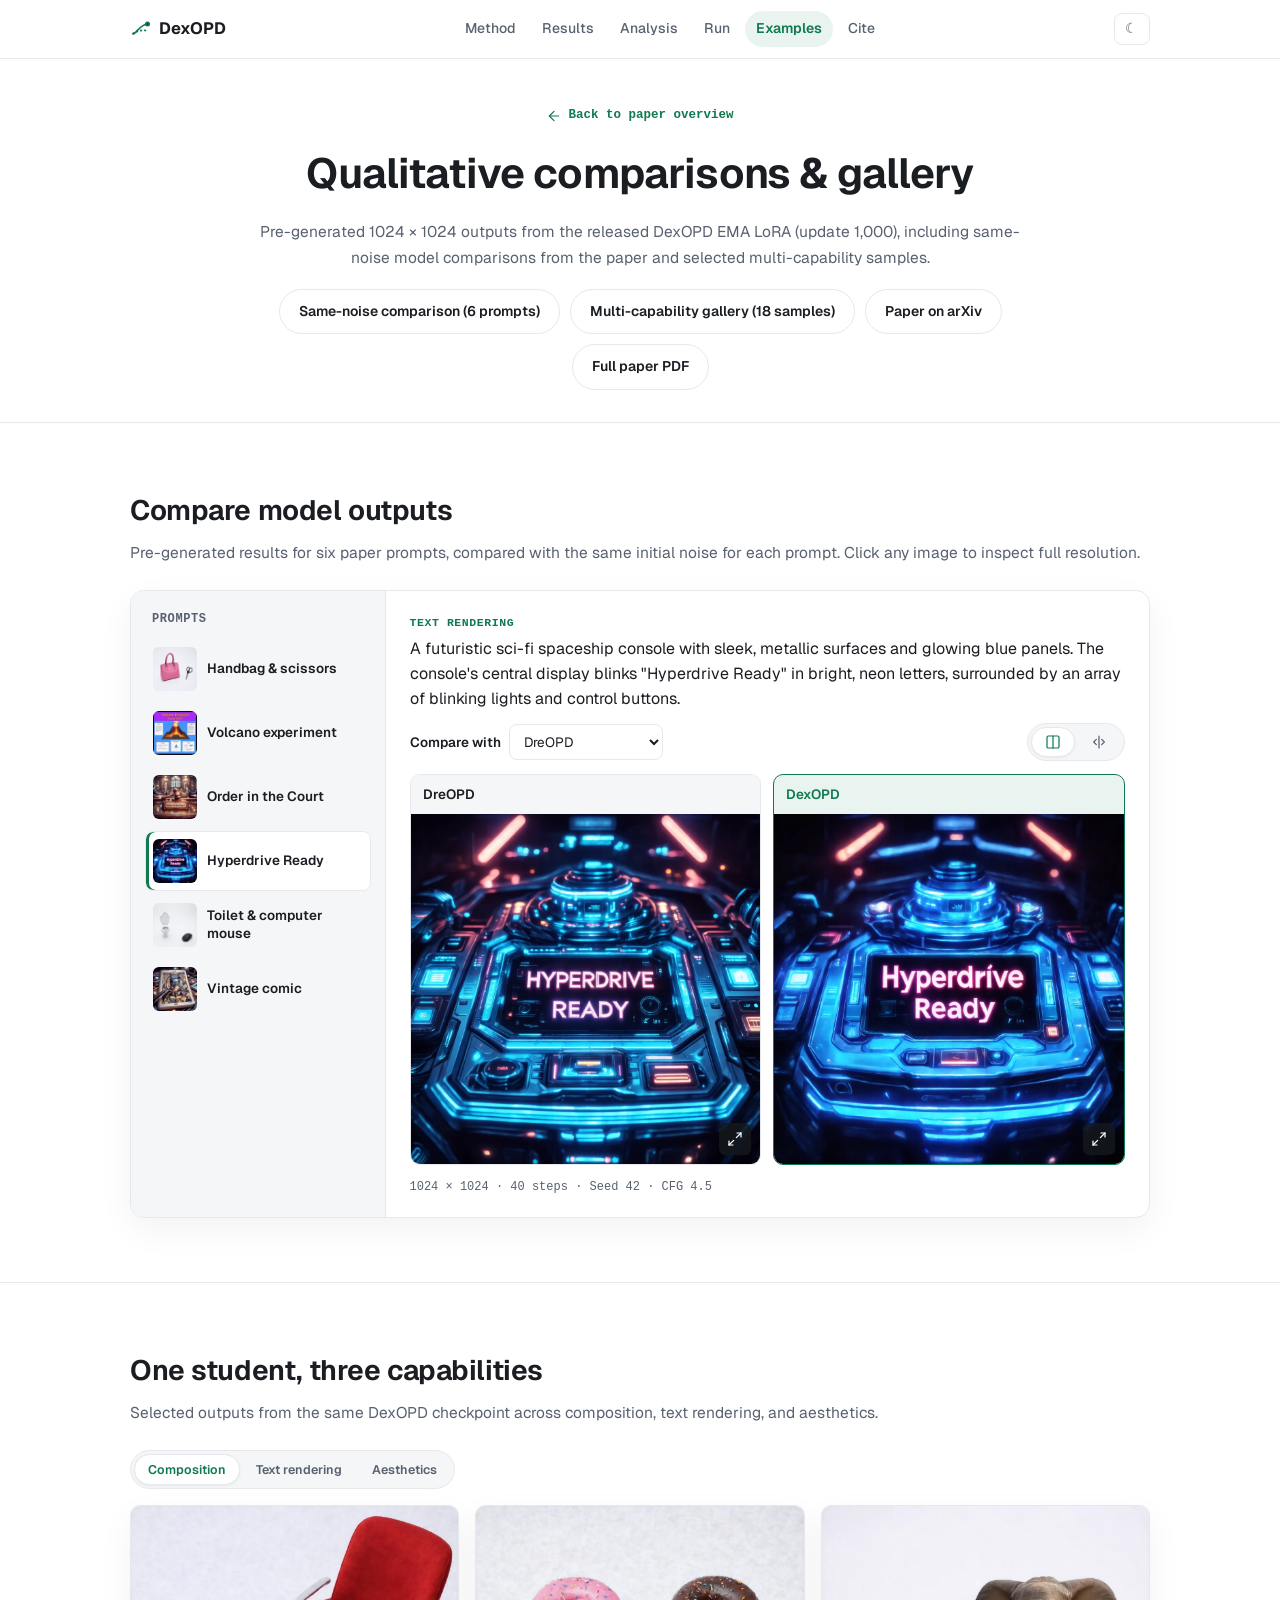
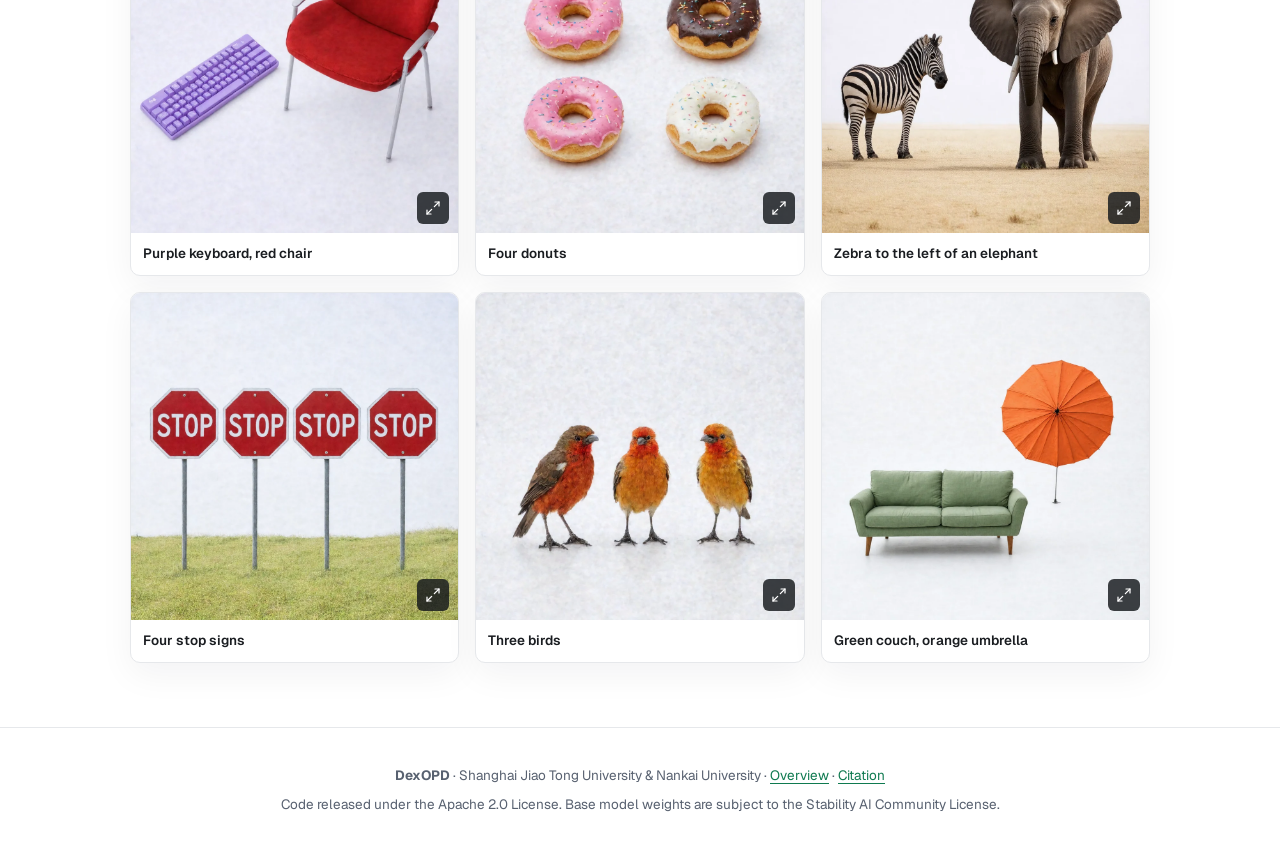
==== commit edbf8271: "Refine project page with clean editorial design and theme toggle" ====
--- a/docs/examples.html
+++ b/docs/examples.html
@@ -5,7 +5,7 @@
   <meta name="viewport" content="width=device-width, initial-scale=1">
   <title>DexOPD | Qualitative Comparisons &amp; Gallery</title>
   <meta name="description" content="Same-noise qualitative comparisons and multi-capability image gallery from the unified DexOPD SD3.5 Medium checkpoint.">
-  <meta name="theme-color" content="#101719">
+  <meta name="theme-color" content="#ffffff">
   <link rel="stylesheet" href="styles.css">
   <script defer src="examples.js"></script>
   <script defer src="examples-page.js"></script>
@@ -25,29 +25,39 @@
 
   <header class="site-header">
     <div class="container site-nav">
-      <a class="wordmark" href="index.html"><span class="wordmark-dot" aria-hidden="true"></span>DexOPD</a>
+      <a class="wordmark" href="index.html">
+        <svg class="wordmark-glyph" viewBox="0 0 24 24" aria-hidden="true">
+          <path d="M3 18C8 18 11 7 21 6"/>
+          <path d="M3 18C9 14 13 13 21 14" stroke-dasharray="2.5 2.5"/>
+          <circle cx="21" cy="6" r="2" fill="currentColor"/>
+        </svg>
+        DexOPD
+      </a>
       <nav aria-label="Main navigation">
         <a href="index.html#method">Method</a>
         <a href="index.html#results">Results</a>
         <a href="index.html#analysis">Analysis</a>
         <a href="index.html#run">Run</a>
         <a href="examples.html" aria-current="page">Examples</a>
+        <a href="index.html#citation">Cite</a>
       </nav>
-      <a class="code-link" href="https://github.com/SJTU-DENG-Lab/DexOPD">GitHub <svg class="icon" aria-hidden="true"><use href="#i-arrow-up-right"/></svg></a>
+      <div class="nav-right">
+        <button class="theme-toggle" id="theme-toggle" type="button" aria-label="Toggle dark mode" title="Toggle theme">&#9790;</button>
+      </div>
     </div>
   </header>
 
   <main id="main">
     <section class="subpage-hero" aria-labelledby="examples-page-title">
       <div class="container subpage-hero-inner">
-        <a class="back-link" href="index.html"><svg class="icon" aria-hidden="true"><use href="#i-arrow-left"/></svg> Back to project overview</a>
+        <a class="back-link" href="index.html"><svg class="icon" aria-hidden="true"><use href="#i-arrow-left"/></svg> Back to paper overview</a>
         <h1 id="examples-page-title">Qualitative comparisons &amp; gallery</h1>
         <p>Pre-generated 1024 &times; 1024 outputs from the released DexOPD EMA LoRA (update 1,000), including same-noise model comparisons from the paper and selected multi-capability samples.</p>
         <div class="subpage-jump">
-          <a href="#demo">Same-noise comparison (6 prompts)</a>
-          <a href="#gallery">Multi-capability gallery (18 samples)</a>
-          <a href="https://arxiv.org/abs/2611.31969">Paper on arXiv</a>
-          <a href="assets/dexopd-paper.pdf">Full paper PDF</a>
+          <a class="btn-pill" href="#demo">Same-noise comparison (6 prompts)</a>
+          <a class="btn-pill" href="#gallery">Multi-capability gallery (18 samples)</a>
+          <a class="btn-pill" href="https://arxiv.org/abs/2611.31969">Paper on arXiv</a>
+          <a class="btn-pill" href="assets/dexopd-paper.pdf">Full paper PDF</a>
         </div>
       </div>
     </section>
@@ -122,8 +132,8 @@
 
   <footer>
     <div class="container footer-content">
-      <p><strong>DexOPD</strong> <span aria-hidden="true">&middot;</span> Shanghai Jiao Tong University and Nankai University <span aria-hidden="true">&middot;</span> <a href="index.html">Overview</a> <span aria-hidden="true">&middot;</span> <a href="index.html#citation">Citation</a></p>
-      <p>* Equal contribution. &Dagger; Work done during an internship at Shanghai Jiao Tong University. &dagger; <a href="mailto:zhijied@sjtu.edu.cn">Corresponding author</a>.</p>
+      <p><strong>DexOPD</strong> &middot; Shanghai Jiao Tong University &amp; Nankai University &middot; <a href="index.html">Overview</a> &middot; <a href="index.html#citation">Citation</a></p>
+      <p>Code released under the Apache 2.0 License. Base model weights are subject to the Stability AI Community License.</p>
     </div>
   </footer>
 
--- a/docs/styles.css
+++ b/docs/styles.css
@@ -14,160 +14,465 @@
 
 :root {
   color-scheme: light;
-  --ink: #192221;
-  --muted: #515e58;
-  --paper: #f8f9f6;
-  --surface: #edf2eb;
-  --line: #dce2da;
-  --deep: #101719;
-  --forest: #155c45;
-  --forest-soft: #e4f0e6;
-  --accent: #934122;
-  --peach: #ffc09f;
-  --green: #e9f1e8;
-  --display: 'Instrument Serif', Georgia, serif;
-  font-family: Geist, 'Segoe UI', system-ui, sans-serif;
+  --paper: #ffffff;
+  --paper-2: #f5f6f7;
+  --card: #ffffff;
+  --ink: #1a1d21;
+  --ink-soft: #586170;
+  --muted: #586170;
+  --line: #e6e8eb;
+  --green: #0f7a50;
+  --green-deep: #0a5638;
+  --green-soft: rgba(15, 122, 80, 0.09);
+  --forest: #0f7a50;
+  --forest-soft: rgba(15, 122, 80, 0.09);
+  --coral: #d8442b;
+  --navy: #2c4296;
+  --amber: #cf8418;
+  --violet: #6d49a8;
+  --accent: #0f7a50;
+  --radius: 14px;
+  --shadow: 0 12px 34px rgba(20, 29, 33, 0.05);
+  --mono: ui-monospace, 'IBM Plex Mono', SFMono-Regular, Menlo, Consolas, monospace;
+  --sans: Geist, -apple-system, BlinkMacSystemFont, 'Segoe UI', Roboto, sans-serif;
+  --display: Geist, -apple-system, BlinkMacSystemFont, 'Segoe UI', sans-serif;
+  font-family: var(--sans);
   color: var(--ink);
   background: var(--paper);
-  line-height: 1.55;
+  line-height: 1.68;
   font-synthesis: none;
+  -webkit-font-smoothing: antialiased;
+  text-rendering: optimizeLegibility;
+}
+
+[data-theme='dark'] {
+  color-scheme: dark;
+  --paper: #0a0c10;
+  --paper-2: #0f1218;
+  --card: #10141b;
+  --ink: #edf0f4;
+  --ink-soft: #8a95a3;
+  --muted: #8a95a3;
+  --line: #1c2129;
+  --green: #3ddc97;
+  --green-deep: #69e7af;
+  --green-soft: rgba(61, 220, 151, 0.11);
+  --forest: #3ddc97;
+  --forest-soft: rgba(61, 220, 151, 0.11);
+  --coral: #f06449;
+  --navy: #6f8cff;
+  --amber: #f0a83a;
+  --violet: #a78bfa;
+  --accent: #3ddc97;
+  --shadow: 0 12px 34px rgba(0, 0, 0, 0.35);
 }
 
 *, *::before, *::after { box-sizing: border-box; }
 [hidden] { display: none !important; }
 body, h1, h2, h3, h4, p, blockquote, figure, pre, dl, dd { margin: 0; }
-a { color: var(--accent); text-underline-offset: .2em; }
-a:hover { text-decoration-thickness: 2px; }
-button, select, input { font: inherit; }
-button, select { color: inherit; }
+a { color: var(--green); text-underline-offset: .22em; text-decoration-thickness: 1px; }
+a:hover { color: var(--green-deep); text-decoration-thickness: 2px; }
+button, select, input { font: inherit; color: inherit; }
 button { cursor: pointer; }
 img { display: block; max-width: 100%; height: auto; }
-:focus-visible { outline: 3px solid #277259; outline-offset: 3px; }
-section[id] { scroll-margin-top: 76px; }
+:focus-visible { outline: 2px solid var(--green); outline-offset: 3px; }
+section[id] { scroll-margin-top: 72px; }
 .icon-library { position: absolute; width: 0; height: 0; overflow: hidden; }
-.icon { width: 17px; height: 17px; flex: none; fill: none; stroke: currentColor; stroke-width: 1.8; stroke-linecap: round; stroke-linejoin: round; }
-.container { width: min(100% - 88px, 1220px); margin-inline: auto; }
+.icon { width: 16px; height: 16px; flex: none; fill: none; stroke: currentColor; stroke-width: 1.85; stroke-linecap: round; stroke-linejoin: round; }
+.container { width: min(100% - 56px, 1020px); margin-inline: auto; }
+.container.narrow { width: min(100% - 56px, 880px); }
 .screen-reader, .skip-link:not(:focus) { position: absolute; width: 1px; height: 1px; overflow: hidden; clip-path: inset(50%); white-space: nowrap; }
-.skip-link:focus { position: fixed; z-index: 40; top: 12px; left: 12px; background: white; padding: 10px 14px; }
-
-/* Header */
+.skip-link:focus { position: fixed; z-index: 90; top: 12px; left: 12px; background: var(--card); color: var(--ink); padding: 10px 14px; border: 1px solid var(--line); border-radius: 8px; }
+
+/* Top 2px Scroll Progress Bar */
+.scrollbar {
+  position: fixed;
+  top: 0;
+  left: 0;
+  z-index: 80;
+  height: 2px;
+  width: 0%;
+  background: var(--green);
+  transition: width 0.08s linear;
+}
+
+/* Sticky Translucent Glass Header */
 .site-header {
   position: sticky;
   top: 0;
-  z-index: 25;
-  background: rgba(16, 23, 25, 0.94);
-  backdrop-filter: blur(10px);
-  color: #f7f9f5;
-  border-bottom: 1px solid #ffffff22;
-}
-.site-nav, .site-nav nav { display: flex; align-items: center; }
-.site-nav { min-height: 62px; justify-content: space-between; gap: 20px; }
-.site-nav nav { gap: 8px; }
-.site-nav a { color: inherit; text-decoration: none; }
+  z-index: 60;
+  background: color-mix(in srgb, var(--paper) 84%, transparent);
+  backdrop-filter: saturate(150%) blur(14px);
+  -webkit-backdrop-filter: saturate(150%) blur(14px);
+  border-bottom: 1px solid var(--line);
+}
+.site-nav, .site-nav nav, .nav-right { display: flex; align-items: center; }
+.site-nav { min-height: 58px; justify-content: space-between; gap: 18px; }
+.site-nav nav { gap: 4px; }
+.site-nav a { text-decoration: none; }
+.wordmark {
+  display: inline-flex;
+  align-items: center;
+  gap: 9px;
+  font-weight: 700;
+  font-size: 16.5px;
+  letter-spacing: -0.015em;
+  color: var(--ink);
+  white-space: nowrap;
+}
+.wordmark:hover { color: var(--green); }
+.wordmark-glyph {
+  width: 20px;
+  height: 20px;
+  stroke: var(--green);
+  stroke-width: 2;
+  fill: none;
+}
 .site-nav nav a {
-  font-weight: 600;
+  font-weight: 500;
   font-size: 14px;
   padding: 6px 11px;
   border-radius: 999px;
-  color: #d9e2dd;
+  color: var(--ink-soft);
   transition: color .15s, background-color .15s;
 }
-.site-nav nav a:hover { color: #ffffff; background: #ffffff14; }
+.site-nav nav a:hover { color: var(--ink); background: var(--paper-2); }
 .site-nav nav a.is-active,
 .site-nav nav a[aria-current='page'] {
-  color: #101719;
-  background: var(--peach);
-}
-.wordmark { display: inline-flex; align-items: center; gap: 9px; font-weight: 700; font-size: 19px; white-space: nowrap; }
-.wordmark-dot { background: var(--peach); width: 9px; height: 9px; transform: rotate(45deg); border-radius: 1px; }
-.code-link { display: inline-flex; align-items: center; gap: 6px; font-weight: 600; font-size: 14px; color: #f7f9f5; white-space: nowrap; }
-.code-link:hover { color: var(--peach); }
-.code-link .icon { width: 15px; height: 15px; }
-.site-header :focus-visible, .hero :focus-visible, .efficiency-card :focus-visible { outline-color: var(--peach); }
-
-/* Hero with subtle static mosaic backdrop */
+  color: var(--green);
+  background: var(--green-soft);
+  font-weight: 600;
+}
+.nav-right { gap: 8px; }
+.theme-toggle {
+  display: inline-grid;
+  place-items: center;
+  width: 36px;
+  height: 32px;
+  border: 1px solid var(--line);
+  border-radius: 8px;
+  background: transparent;
+  color: var(--ink-soft);
+  font-size: 14px;
+  transition: border-color .15s, color .15s, background-color .15s;
+}
+.theme-toggle:hover { color: var(--ink); border-color: var(--green); background: var(--paper-2); }
+
+/* Centered White-Paper Hero (GeoPhys style) */
 .hero {
-  background:
-    linear-gradient(96deg, rgba(16, 23, 25, 0.92) 0%, rgba(16, 23, 25, 0.80) 48%, rgba(16, 23, 25, 0.34) 100%),
-    var(--deep) url('assets/hero-mosaic.webp') right center / cover no-repeat;
-  color: #fffdf8;
-  border-bottom: 1px solid #ffffff1a;
-}
-.hero-single { padding-block: 62px 54px; }
-.hero-single > * { max-width: 720px; }
-.hero-kicker {
+  padding: 72px 0 34px;
+  text-align: center;
+}
+.hero-inner {
+  max-width: 860px;
+  margin-inline: auto;
+}
+.hero h1 {
+  font-size: clamp(32px, 4.8vw, 54px);
+  font-weight: 650;
+  line-height: 1.1;
+  letter-spacing: -0.026em;
+  color: var(--ink);
+}
+.hero h1 .accent { color: var(--green); }
+.authors {
+  margin: 24px auto 0;
+  max-width: 780px;
+  font-weight: 600;
+  font-size: 16.5px;
+  line-height: 1.85;
+  color: var(--ink);
+}
+.authors sup {
+  color: var(--green);
+  font-weight: 600;
+  font-size: 0.72em;
+  margin-left: 1px;
+}
+.affiliations {
+  color: var(--ink-soft);
+  margin-top: 6px;
+  font-size: 14.5px;
+}
+.affiliations sup { color: var(--green); font-weight: 600; margin-right: 2px; }
+.affiliations span { margin-inline: 7px; }
+.correspondence {
+  margin-top: 4px;
+  font-size: 13px;
+  color: var(--ink-soft);
+}
+.hero-actions {
+  display: flex;
+  flex-wrap: wrap;
+  justify-content: center;
+  gap: 10px;
+  margin-top: 28px;
+}
+.btn-pill {
+  display: inline-flex;
+  align-items: center;
+  justify-content: center;
+  gap: 8px;
+  padding: 10px 19px;
+  border-radius: 999px;
+  font-size: 14px;
+  font-weight: 600;
+  text-decoration: none;
+  border: 1px solid var(--line);
+  background: var(--card);
+  color: var(--ink);
+  transition: transform .15s, border-color .15s, color .15s, background-color .15s;
+}
+.btn-pill:hover {
+  border-color: var(--green);
+  color: var(--green);
+  transform: translateY(-1px);
+}
+.btn-pill.solid {
+  background: var(--ink);
+  color: var(--paper);
+  border-color: var(--ink);
+}
+.btn-pill.solid:hover {
+  background: var(--green);
+  border-color: var(--green);
+  color: #ffffff;
+}
+
+/* Overview: Abstract, TL;DR, and 3-Column Stat Cards */
+.overview-section {
+  padding: 12px 0 56px;
+  border-bottom: 1px solid var(--line);
+}
+.lead-prose {
+  max-width: 780px;
+  margin: 0 auto;
+  font-size: 16.5px;
+  line-height: 1.74;
+  color: var(--ink-soft);
+}
+.subhead {
+  font-weight: 700;
+  color: var(--ink);
+}
+.tldr {
+  max-width: 780px;
+  margin: 22px auto 0;
+  padding: 16px 20px;
+  background: var(--paper-2);
+  border: 1px solid var(--line);
+  border-radius: 12px;
+  font-size: 15px;
+  line-height: 1.62;
+  color: var(--ink);
+}
+.tldr strong {
+  color: var(--green);
+  font-family: var(--mono);
+  font-size: 13px;
+  letter-spacing: 0.04em;
+  text-transform: uppercase;
+  margin-right: 6px;
+}
+
+.stats-grid {
+  display: grid;
+  grid-template-columns: repeat(3, minmax(0, 1fr));
+  gap: 16px;
+  margin-top: 26px;
+}
+.stat-card {
+  background: var(--card);
+  border: 1px solid var(--line);
+  border-radius: 12px;
+  padding: 18px 20px;
+  box-shadow: var(--shadow);
+}
+.stat-num {
+  font-size: clamp(23px, 2.7vw, 31px);
+  font-weight: 700;
+  letter-spacing: -0.025em;
+  font-variant-numeric: tabular-nums;
+  color: var(--green);
+  line-height: 1.15;
+}
+.stat-num .prev {
+  color: var(--ink-soft);
+  font-weight: 500;
+  font-size: 0.82em;
+}
+.stat-num .arr {
+  color: var(--coral);
+  margin-inline: 5px;
+  font-weight: 600;
+}
+.stat-label {
+  margin-top: 8px;
+  font-size: 14px;
+  font-weight: 650;
+  color: var(--ink);
+}
+.stat-sub {
+  margin-top: 3px;
+  font-size: 12.5px;
+  line-height: 1.45;
+  color: var(--ink-soft);
+}
+
+/* Section Rhythm & Centered Editorial Headers */
+.section {
+  padding: 64px 0;
+  border-bottom: 1px solid var(--line);
+}
+.section-header {
+  text-align: center;
+  max-width: 720px;
+  margin: 0 auto 34px;
+}
+.section-kicker {
   display: inline-block;
-  font-size: 12px;
-  font-weight: 700;
+  font-family: var(--mono);
+  font-size: 11.5px;
+  font-weight: 600;
   letter-spacing: 0.08em;
   text-transform: uppercase;
-  color: var(--peach);
-  margin-bottom: 10px;
-}
-.hero h1 { font-size: 98px; line-height: 0.96; font-weight: 750; letter-spacing: -0.025em; }
-.paper-title { margin-top: 14px; font-family: var(--display); font-size: 42px; line-height: 1.08; color: #f8fbf7; }
-.hero-summary { margin-top: 15px; color: #dde5df; font-size: 16px; line-height: 1.6; max-width: 630px; }
-.authors { margin-top: 18px; font-weight: 600; font-size: 15px; color: #f5f8f5; }
-.authors sup { color: var(--peach); }
-.affiliations { color: #cbd6ce; margin-top: 4px; font-size: 14px; }
-.affiliations span { margin-inline: 5px; }
-.hero-actions { display: flex; flex-wrap: wrap; gap: 10px; margin-top: 26px; }
-.button {
-  display: inline-flex;
-  justify-content: center;
-  align-items: center;
+  color: var(--green);
+  margin-bottom: 8px;
+}
+.section-header h2 {
+  font-size: clamp(26px, 3.4vw, 36px);
+  font-weight: 650;
+  line-height: 1.15;
+  letter-spacing: -0.02em;
+  color: var(--ink);
+}
+.section-lead {
+  margin-top: 10px;
+  font-size: 16.5px;
+  line-height: 1.62;
+  color: var(--ink-soft);
+}
+
+/* GeoPhys-Style Joined 3-Column Signal Matrix */
+.signals-matrix {
+  display: grid;
+  grid-template-columns: repeat(3, minmax(0, 1fr));
+  background: var(--card);
+  border: 1px solid var(--line);
+  border-radius: var(--radius);
+  box-shadow: var(--shadow);
+  overflow: hidden;
+  margin-bottom: 26px;
+}
+.sig-col {
+  padding: 20px 22px 22px;
+  border-top: 3px solid var(--sc, var(--green));
+  display: flex;
+  flex-direction: column;
+  gap: 10px;
+}
+.sig-col + .sig-col {
+  border-left: 1px solid var(--line);
+}
+.sig-top {
+  display: flex;
+  align-items: center;
+  justify-content: space-between;
   gap: 8px;
-  border: 1px solid transparent;
+}
+.sig-step {
+  font-family: var(--mono);
+  font-size: 11px;
+  font-weight: 600;
+  letter-spacing: 0.06em;
+  text-transform: uppercase;
+  color: var(--sc, var(--green));
+}
+.sig-icon {
+  width: 22px;
+  height: 22px;
+  stroke: var(--sc, var(--green));
+  stroke-width: 1.8;
+  fill: none;
+}
+.sig-col h3 {
+  font-size: 17px;
+  font-weight: 650;
+  line-height: 1.25;
+  color: var(--ink);
+}
+.sig-formula {
+  align-self: flex-start;
+  font-family: var(--mono);
+  font-size: 12.5px;
+  font-weight: 500;
+  color: var(--sc, var(--green));
+  background: color-mix(in srgb, var(--sc, var(--green)) 11%, transparent);
+  padding: 5px 10px;
   border-radius: 6px;
-  min-height: 42px;
-  padding: 9px 15px;
-  text-decoration: none;
-  font-weight: 700;
+  line-height: 1.4;
+}
+.sig-col p {
   font-size: 14px;
-  transition: background-color .15s, border-color .15s, color .15s;
-}
-.primary { color: #191d1b; background: var(--peach); }
-.primary:hover { background: #ffd4bc; }
-.hero-paper { background: rgba(21, 33, 31, 0.78); color: white; border-color: #ffffff4d; }
-.hero-paper:hover { background: #263a33; border-color: #ffffff80; }
-.hero-secondary-link {
-  margin-top: 18px;
+  line-height: 1.58;
+  color: var(--ink-soft);
+}
+
+/* Integrated Figure Frame & Caption Bar (.fig) */
+.fig-card {
+  background: var(--card);
+  border: 1px solid var(--line);
+  border-radius: var(--radius);
+  box-shadow: var(--shadow);
+  overflow: hidden;
+  margin-top: 24px;
+}
+.fig-body {
+  padding: 22px 24px;
+}
+.fig-caption {
+  padding: 14px 22px;
+  background: var(--paper-2);
+  border-top: 1px solid var(--line);
   font-size: 13.5px;
-  color: #b7c6be;
-}
-.hero-secondary-link a {
-  display: inline-flex;
-  align-items: center;
-  gap: 5px;
-  color: var(--peach);
-  font-weight: 600;
-  margin-left: 4px;
-}
-.hero-secondary-link .icon { width: 14px; height: 14px; }
-
-/* Score Band */
-.score-band { background: #e9eee7; border-bottom: 1px solid #d5ded4; }
-.score-grid { display: grid; grid-template-columns: repeat(3, 1fr); }
-.score-grid.cols-4 { grid-template-columns: repeat(4, minmax(0, 1fr)); }
-.score { display: flex; align-items: center; justify-content: center; gap: 14px; min-height: 98px; padding: 14px 16px; }
-.score + .score { border-left: 1px solid #d1dbd0; }
-.score strong { color: #1d4a39; font-size: 29px; font-variant-numeric: tabular-nums; letter-spacing: -0.02em; white-space: nowrap; }
-.score span { font-weight: 650; font-size: 13.5px; line-height: 1.3; }
-.score small { display: block; margin-top: 2px; color: var(--muted); font-size: 12px; font-weight: 450; }
-
-/* Shared Section Typographic Rhythm */
-.section { padding-block: 72px; }
-.section-heading { margin-bottom: 30px; }
-.section-kicker {
-  font-size: 12px;
-  font-weight: 700;
+  line-height: 1.55;
+  color: var(--ink-soft);
+}
+.fig-caption strong {
+  color: var(--ink);
+  font-weight: 650;
+}
+
+/* Takeaway & Honest Scope Callout Cards */
+.takeaway {
+  margin-top: 26px;
+  padding: 18px 22px;
+  background: linear-gradient(180deg, color-mix(in srgb, var(--green) 6%, var(--card)), var(--card));
+  border: 1px solid var(--line);
+  border-left: 4px solid var(--green);
+  border-radius: 12px;
+  box-shadow: var(--shadow);
+}
+.tk-badge {
+  display: inline-block;
+  font-family: var(--mono);
+  font-size: 11px;
+  font-weight: 600;
   letter-spacing: 0.08em;
   text-transform: uppercase;
-  color: var(--forest);
-  margin-bottom: 6px;
-}
-.section-heading h2 { font: 400 50px/1.06 var(--display); letter-spacing: -0.01em; }
-.section-heading p { color: var(--muted); max-width: 780px; margin-top: 10px; font-size: 16.5px; }
+  color: var(--green);
+  margin-bottom: 5px;
+}
+.takeaway p {
+  font-size: 15px;
+  line-height: 1.62;
+  color: var(--ink);
+}
+.takeaway.honest {
+  background: linear-gradient(180deg, color-mix(in srgb, var(--coral) 5%, var(--card)), var(--card));
+  border-left-color: var(--coral);
+}
+.takeaway.honest .tk-badge { color: var(--coral); }
 
 /* Segmented Controls */
 .segmented {
@@ -176,130 +481,144 @@
   flex-wrap: wrap;
   gap: 2px;
   padding: 3px;
-  border: 1px solid #c9d4ca;
-  background: #f2f5f0;
-  border-radius: 7px;
+  border: 1px solid var(--line);
+  background: var(--paper-2);
+  border-radius: 999px;
 }
 .segmented button {
   display: inline-flex;
   align-items: center;
   justify-content: center;
   min-width: 36px;
-  min-height: 32px;
-  padding: 4px 11px;
+  min-height: 30px;
+  padding: 4px 13px;
   border: 1px solid transparent;
-  border-radius: 5px;
+  border-radius: 999px;
   background: transparent;
-  font-size: 13px;
-  font-weight: 650;
-  color: #42524c;
+  font-size: 12.5px;
+  font-weight: 600;
+  color: var(--ink-soft);
   white-space: nowrap;
+  transition: all .15s;
 }
 .segmented button[aria-pressed='true'],
 .segmented button[aria-selected='true'] {
-  color: #164836;
-  background: white;
-  border-color: #a7baac;
-  box-shadow: 0 1px 2px rgba(16, 23, 25, 0.06);
-}
-.segmented button:hover { color: #123f2a; background: #fff; }
-
-/* Method Section */
-.method-section { background: var(--paper); }
-.method-tabs { display: flex; align-items: stretch; border-bottom: 1px solid #bdcdc2; gap: 22px; }
+  color: var(--green);
+  background: var(--card);
+  border-color: var(--line);
+  box-shadow: 0 1px 3px rgba(0, 0, 0, 0.06);
+}
+.segmented button:hover { color: var(--ink); }
+
+/* Interactive 3D Manifold Walkthrough inside Figure Card */
+.method-tabs {
+  display: flex;
+  align-items: stretch;
+  border-bottom: 1px solid var(--line);
+  gap: 22px;
+}
 .method-tabs button {
-  min-height: 44px;
+  min-height: 42px;
   padding: 8px 4px;
   margin-bottom: -1px;
-  color: var(--muted);
-  font: inherit;
-  font-weight: 650;
-  font-size: 15px;
+  color: var(--ink-soft);
+  font-weight: 600;
+  font-size: 14.5px;
   border: 0;
-  border-bottom: 3px solid transparent;
+  border-bottom: 2.5px solid transparent;
   background: transparent;
 }
-.method-tabs button[aria-selected='true'] { color: var(--forest); border-bottom-color: #287755; }
-.method-tabs button:hover { color: #12452f; }
-.method-scene { display: grid; grid-template-columns: minmax(0, 1.45fr) minmax(0, 1fr); align-items: center; gap: 42px; padding: 18px 0 24px; }
-.latent-sheet img { width: 100%; height: auto; }
+.method-tabs button[aria-selected='true'] { color: var(--green); border-bottom-color: var(--green); }
+.method-tabs button:hover { color: var(--ink); }
+.method-scene {
+  display: grid;
+  grid-template-columns: minmax(0, 1.4fr) minmax(0, 1fr);
+  align-items: center;
+  gap: 36px;
+  padding: 18px 0 8px;
+}
+.latent-sheet img { width: 100%; height: auto; border-radius: 8px; }
 .rollout-art { position: relative; }
 #rollout-markers { position: absolute; inset: 0; width: 100%; height: 100%; pointer-events: none; }
-.rollout-control { margin-top: 17px; }
-.rollout-control label { display: block; font-size: 14px; font-weight: 650; }
-.rollout-control input { display: block; margin: 0; width: 100%; min-height: 28px; accent-color: #287755; cursor: pointer; }
-.rollout-control div { display: flex; justify-content: space-between; font-size: 12px; color: var(--muted); }
-.latent-sheet figcaption { color: var(--muted); font-size: 13px; line-height: 1.45; min-height: 2.9em; }
-.method-copy { max-width: 50ch; padding: 16px 0; }
-.method-copy h3 { font: 400 36px/1.08 var(--display); margin-bottom: 13px; }
-.method-copy p { font-size: 16px; }
-.method-copy .method-equation { margin: 18px 0 12px; font: 23px/1.45 Georgia, serif; color: #205440; }
-.method-equation sub, .method-equation sup { font-size: .7em; }
-.method-copy .method-detail { color: var(--muted); font-size: 14px; }
+.rollout-control { margin-top: 15px; }
+.rollout-control label { display: block; font-size: 13px; font-weight: 600; color: var(--ink); }
+.rollout-control input { display: block; margin: 4px 0; width: 100%; min-height: 26px; accent-color: var(--green); cursor: pointer; }
+.rollout-control div { display: flex; justify-content: space-between; font-family: var(--mono); font-size: 11.5px; color: var(--ink-soft); }
+.latent-sheet figcaption { color: var(--ink-soft); font-size: 12.5px; line-height: 1.45; margin-top: 6px; }
+.method-copy { max-width: 50ch; padding: 10px 0; }
+.method-copy h3 { font-size: 22px; font-weight: 650; line-height: 1.2; margin-bottom: 10px; color: var(--ink); }
+.method-copy p { font-size: 15px; color: var(--ink-soft); }
+.method-copy .method-equation {
+  display: inline-block;
+  margin: 14px 0 10px;
+  padding: 6px 12px;
+  border-radius: 7px;
+  background: var(--green-soft);
+  font-family: var(--mono);
+  font-size: 14px;
+  font-weight: 500;
+  color: var(--green);
+}
+.method-equation sub, .method-equation sup { font-size: .75em; }
+.method-copy .method-detail { color: var(--ink-soft); font-size: 13.5px; }
 #reward-states { margin-bottom: 12px; }
-.method-inference { border-top: 1px solid var(--line); margin: 0; padding: 17px 0 0; }
-.method-inference strong { color: #24563e; }
+
+/* Activity Diagnostics Bar inside Figure Card */
 .method-activity {
   display: grid;
-  grid-template-columns: minmax(0, 0.92fr) minmax(0, 1.08fr);
-  align-items: center;
-  gap: 48px;
-  margin: 34px 0 0;
-  padding: 26px 0 4px;
+  grid-template-columns: minmax(0, 1fr) minmax(0, 1.05fr);
+  align-items: center;
+  gap: 36px;
+  margin-top: 18px;
+  padding-top: 18px;
   border-top: 1px solid var(--line);
 }
-.method-activity-caption h3 { font-size: 23px; line-height: 1.22; }
-.method-activity-caption p { margin-top: 8px; max-width: 54ch; color: var(--muted); }
-.method-activity-caption a { display: inline-block; margin-top: 9px; font-size: 14px; }
-.method-activity-label { font-size: 15px; font-weight: 650; }
-.method-activity-chart dl { display: grid; gap: 9px; margin: 12px 0; }
+.method-activity-caption h4 { font-size: 16.5px; font-weight: 650; color: var(--ink); }
+.method-activity-caption p { margin-top: 6px; font-size: 14px; color: var(--ink-soft); }
+.method-activity-label { font-family: var(--mono); font-size: 11.5px; font-weight: 600; text-transform: uppercase; letter-spacing: 0.05em; color: var(--ink-soft); }
+.method-activity-chart dl { display: grid; gap: 8px; margin: 10px 0 8px; }
 .method-activity-chart dl > div { display: grid; grid-template-columns: 74px minmax(0, 1fr); align-items: center; gap: 10px; }
-.method-activity-chart dt { font-size: 14px; }
-.method-activity-chart dd { display: grid; grid-template-columns: minmax(0, 1fr) 59px; align-items: center; gap: 12px; }
-.method-activity-chart strong { text-align: right; font-size: 14px; font-variant-numeric: tabular-nums; }
-.method-activity-track { display: block; height: 10px; overflow: hidden; background: #d9e2db; border-radius: 3px; }
-.method-activity-track > span { display: block; height: 100%; background: #296850; border-radius: 3px; }
-.method-activity-scope { color: var(--muted); font-size: 13px; }
-.paper-overview { margin-top: 24px; }
-.paper-overview summary { cursor: pointer; color: #24563e; font-size: 15px; font-weight: 650; }
-.method-figure { margin-top: 10px; padding: 16px; background: #fff; border: 1px solid var(--line); border-radius: 8px; }
-.method-figure img { width: 100%; }
+.method-activity-chart dt { font-size: 13.5px; font-weight: 500; color: var(--ink); }
+.method-activity-chart dd { display: grid; grid-template-columns: minmax(0, 1fr) 56px; align-items: center; gap: 10px; }
+.method-activity-chart strong { text-align: right; font-family: var(--mono); font-size: 13px; color: var(--ink); }
+.method-activity-track { display: block; height: 9px; overflow: hidden; background: var(--paper-2); border: 1px solid var(--line); border-radius: 999px; }
+.method-activity-track > span { display: block; height: 100%; background: var(--green); border-radius: 999px; }
+.method-activity-scope { color: var(--ink-soft); font-family: var(--mono); font-size: 11.5px; }
 
 /* Results Section & Interactive Charts */
-.results-section { background: white; border-block: 1px solid var(--line); }
 .charts-pair {
   display: grid;
   grid-template-columns: repeat(2, minmax(0, 1fr));
-  gap: 20px;
+  gap: 18px;
   margin-bottom: 22px;
 }
 .chart-card, .analysis-card {
-  background: #ffffff;
-  border: 1px solid var(--line);
-  border-radius: 10px;
+  background: var(--card);
+  border: 1px solid var(--line);
+  border-radius: var(--radius);
   padding: 22px 24px;
-  box-shadow: 0 1px 2px rgba(16, 23, 25, 0.03);
-}
-.matrix-card { margin-bottom: 34px; }
+  box-shadow: var(--shadow);
+}
+.matrix-card { margin-bottom: 26px; }
 .chart-card-head {
   display: flex;
   align-items: flex-start;
   justify-content: space-between;
-  gap: 16px;
+  gap: 14px;
   margin-bottom: 16px;
   flex-wrap: wrap;
 }
-.chart-card-head h3 { font-size: 20px; line-height: 1.25; letter-spacing: -0.01em; }
-.chart-card-head p { margin-top: 4px; color: var(--muted); font-size: 14px; max-width: 68ch; }
+.chart-card-head h3 { font-size: 18.5px; font-weight: 650; line-height: 1.25; letter-spacing: -0.01em; color: var(--ink); }
+.chart-card-head p { margin-top: 4px; color: var(--ink-soft); font-size: 14px; max-width: 66ch; }
 .chart-canvas { width: 100%; }
 .chart-svg { display: block; width: 100%; height: auto; overflow: visible; }
-.svg-tick { font-size: 11px; fill: #62716b; font-variant-numeric: tabular-nums; }
-.svg-tick-right { fill: #9c4a30; }
-.svg-axis-label { font-size: 11.5px; font-weight: 600; fill: #4a5a54; }
-.svg-mini-head { font-size: 10.5px; font-weight: 700; letter-spacing: 0.02em; }
-.svg-ref-label { font-size: 10.5px; font-weight: 600; }
-.svg-halo { stroke: #ffffff; stroke-width: 4px; stroke-linejoin: round; paint-order: stroke; }
-.svg-halo-card { stroke: #f9fbf8; stroke-width: 4px; stroke-linejoin: round; paint-order: stroke; }
+.svg-tick { font-family: var(--mono); font-size: 10.5px; fill: var(--ink-soft); font-variant-numeric: tabular-nums; }
+.svg-tick-right { fill: var(--coral); }
+.svg-axis-label { font-family: var(--mono); font-size: 11px; font-weight: 500; fill: var(--ink-soft); }
+.svg-mini-head { font-family: var(--mono); font-size: 10px; font-weight: 600; letter-spacing: 0.03em; }
+.svg-ref-label { font-family: var(--mono); font-size: 10px; font-weight: 600; }
+.svg-halo { stroke: var(--card); stroke-width: 4px; stroke-linejoin: round; paint-order: stroke; }
+.svg-halo-card { stroke: var(--paper-2); stroke-width: 4px; stroke-linejoin: round; paint-order: stroke; }
 .svg-hit { cursor: crosshair; }
 
 .chart-readout {
@@ -308,25 +627,26 @@
   align-items: center;
   gap: 8px 16px;
   margin-top: 12px;
-  padding: 10px 13px;
-  background: #f5f8f4;
-  border: 1px solid #e3eae2;
-  border-radius: 7px;
-  font-size: 13px;
+  padding: 9px 13px;
+  background: var(--paper-2);
+  border: 1px solid var(--line);
+  border-radius: 8px;
+  font-family: var(--mono);
+  font-size: 12px;
   font-variant-numeric: tabular-nums;
 }
 .readout-step { font-weight: 700; color: var(--ink); margin-right: 4px; }
-.readout-item { display: inline-flex; align-items: center; gap: 6px; color: #364540; }
-.readout-item i { display: inline-block; width: 9px; height: 9px; border-radius: 50%; flex: none; }
+.readout-item { display: inline-flex; align-items: center; gap: 6px; color: var(--ink-soft); }
+.readout-item i { display: inline-block; width: 8px; height: 8px; border-radius: 50%; flex: none; }
 .readout-item strong { color: var(--ink); }
 
 /* Primary 3-Task Small-Multiples Bar Matrix */
-.matrix-legend { display: flex; flex-wrap: wrap; align-items: center; gap: 14px; font-size: 12.5px; color: var(--muted); }
+.matrix-legend { display: flex; flex-wrap: wrap; align-items: center; gap: 14px; font-family: var(--mono); font-size: 11.5px; color: var(--ink-soft); }
 .matrix-legend span { display: inline-flex; align-items: center; gap: 6px; }
-.matrix-legend i { display: inline-block; width: 11px; height: 11px; border-radius: 2px; }
-.swatch-ours { background: var(--forest); }
-.swatch-specialist { background: #ae4e32; }
-.swatch-opd { background: #648278; }
+.matrix-legend i { display: inline-block; width: 10px; height: 10px; border-radius: 2px; }
+.swatch-ours { background: var(--green); }
+.swatch-specialist { background: var(--coral); }
+.swatch-opd { background: var(--navy); }
 
 .matrix-chart { display: grid; gap: 2px; }
 .matrix-row {
@@ -335,62 +655,85 @@
   align-items: center;
   gap: 16px;
   padding: 6px 10px;
-  border-radius: 6px;
+  border-radius: 7px;
   transition: background-color .12s;
 }
 .matrix-row:not(.matrix-head):hover,
-.matrix-row:not(.matrix-head):focus-visible { background: #f3f7f2; }
+.matrix-row:not(.matrix-head):focus-visible { background: var(--paper-2); }
 .matrix-head {
-  font-size: 12.5px;
-  font-weight: 700;
-  color: var(--muted);
+  font-family: var(--mono);
+  font-size: 11.5px;
+  font-weight: 600;
+  text-transform: uppercase;
+  letter-spacing: 0.04em;
+  color: var(--ink-soft);
   border-bottom: 1px solid var(--line);
   border-radius: 0;
   padding-bottom: 9px;
   margin-bottom: 4px;
 }
 .matrix-group-label {
-  font-size: 11.5px;
-  font-weight: 700;
-  letter-spacing: 0.04em;
+  font-family: var(--mono);
+  font-size: 11px;
+  font-weight: 600;
+  letter-spacing: 0.06em;
   text-transform: uppercase;
-  color: #6b7b74;
+  color: var(--ink-soft);
   padding: 10px 10px 2px;
 }
 .matrix-model { font-size: 13.5px; font-weight: 600; color: var(--ink); white-space: nowrap; }
 .matrix-cell { display: grid; grid-template-columns: minmax(0, 1fr) 56px; align-items: center; gap: 10px; }
-.matrix-track { display: block; height: 10px; background: #eef2ed; border-radius: 3px; overflow: hidden; }
-.matrix-bar { display: block; height: 100%; border-radius: 3px; }
-.bar-ours { background: var(--forest); }
-.bar-specialist { background: #ae4e32; }
-.bar-opd { background: #648278; }
-.bar-muted { background: #b4c2bb; }
-.matrix-val { font-size: 13px; text-align: right; font-variant-numeric: tabular-nums; color: #364540; }
-.matrix-row.is-ours { background: var(--forest-soft); }
-.matrix-row.is-ours:hover { background: #d6e9da; }
+.matrix-track { display: block; height: 9px; background: var(--paper-2); border-radius: 999px; overflow: hidden; }
+.matrix-bar { display: block; height: 100%; border-radius: 999px; }
+.bar-ours { background: var(--green); }
+.bar-specialist { background: var(--coral); }
+.bar-opd { background: var(--navy); }
+.bar-muted { background: #a8b3be; }
+.matrix-val { font-family: var(--mono); font-size: 12.5px; text-align: right; font-variant-numeric: tabular-nums; color: var(--ink-soft); }
+.matrix-row.is-ours { background: var(--green-soft); }
 .matrix-row.is-ours .matrix-model,
-.matrix-row.is-ours .matrix-val { font-weight: 750; color: #164433; }
-
-/* Full Table 1 */
-.table-block { margin-top: 10px; }
-.table-header-bar {
+.matrix-row.is-ours .matrix-val { font-weight: 700; color: var(--green); }
+
+/* GeoPhys-Style Unified Table Card (.tablewrap) */
+.table-card {
+  background: var(--card);
+  border: 1px solid var(--line);
+  border-radius: var(--radius);
+  box-shadow: var(--shadow);
+  overflow: hidden;
+}
+.table-card-top {
   display: flex;
-  align-items: flex-end;
+  align-items: center;
   justify-content: space-between;
   gap: 16px;
   flex-wrap: wrap;
-  margin-bottom: 14px;
-}
-.table-header-bar h3 { font-size: 22px; line-height: 1.2; }
-.table-header-bar p { margin-top: 4px; font-size: 14px; color: var(--muted); }
-.table-scroll { overflow-x: auto; border: 1px solid var(--line); border-radius: 8px; background: white; }
-.benchmark-table { width: 100%; min-width: 1000px; border-spacing: 0; font-size: 13px; font-variant-numeric: tabular-nums; }
+  padding: 16px 22px 14px;
+  border-bottom: 1px solid var(--line);
+}
+.table-card-top h3 { font-size: 16.5px; font-weight: 650; color: var(--ink); }
+.table-card-top p { font-size: 13px; color: var(--ink-soft); margin-top: 2px; }
+.table-scroll { overflow-x: auto; background: var(--card); }
+.benchmark-table { width: 100%; min-width: 980px; border-spacing: 0; font-size: 13px; font-variant-numeric: tabular-nums; }
 .benchmark-table[data-view='geneval'] { min-width: 680px; }
 .benchmark-table[data-view='drawbench'] { min-width: 580px; }
 .benchmark-table[data-view='geneval'] .col-db { display: none; }
 .benchmark-table[data-view='drawbench'] .col-ge { display: none; }
-.benchmark-table th, .benchmark-table td { padding: 8px 7px; text-align: right; white-space: nowrap; border-bottom: 1px solid #e3e9e3; }
-.benchmark-table thead th { background: #e9eee7; font-weight: 650; }
+.benchmark-table th, .benchmark-table td {
+  padding: 8px 8px;
+  text-align: right;
+  white-space: nowrap;
+  border-bottom: 1px solid var(--line);
+}
+.benchmark-table thead th {
+  background: var(--paper-2);
+  font-family: var(--mono);
+  font-size: 11.5px;
+  font-weight: 600;
+  letter-spacing: 0.03em;
+  text-transform: uppercase;
+  color: var(--ink-soft);
+}
 .benchmark-table thead tr:first-child th { text-align: center; }
 .benchmark-table th[scope='row'],
 .benchmark-table thead tr:first-child th:first-child {
@@ -398,66 +741,87 @@
   left: 0;
   z-index: 2;
   text-align: left;
-  padding-inline: 12px;
-  border-right: 1px solid #cfd8ce;
-}
-.benchmark-table th[scope='row'] { background: white; font-weight: 600; }
-.benchmark-table .col-sep { border-left: 1px solid #d2dad1; }
+  padding-inline: 16px;
+  border-right: 1px solid var(--line);
+}
+.benchmark-table th[scope='row'] { background: var(--card); font-weight: 600; color: var(--ink); }
+.benchmark-table .col-sep { border-left: 1px solid var(--line); }
 .benchmark-table[data-view='drawbench'] th.col-sep:first-of-type { border-left: 0; }
-.benchmark-table .group-row th { background: #f6f8f4; color: var(--muted); text-align: left; font-size: 12px; font-weight: 650; padding-block: 6px; }
-.benchmark-table .group-row span { position: sticky; left: 12px; white-space: normal; }
-.benchmark-table .ours > * { background: var(--forest-soft); color: #194533; border-bottom: 0; }
-.benchmark-table strong { font-weight: 750; }
+.benchmark-table .group-row th {
+  background: var(--paper-2);
+  color: var(--ink-soft);
+  text-align: left;
+  font-family: var(--mono);
+  font-size: 11px;
+  font-weight: 600;
+  letter-spacing: 0.05em;
+  text-transform: uppercase;
+  padding-block: 6px;
+}
+.benchmark-table .group-row span { position: sticky; left: 16px; white-space: normal; }
+.benchmark-table .ours > * {
+  background: color-mix(in srgb, var(--green) 9%, var(--card));
+  color: var(--green);
+  font-weight: 650;
+  border-bottom: 0;
+}
+.benchmark-table strong { font-weight: 750; color: var(--ink); }
+.benchmark-table .ours strong { color: var(--green); }
 .benchmark-table u, .table-note u { text-underline-offset: 2px; }
-.table-note { margin-top: 12px; font-size: 13px; color: var(--muted); }
+.table-note {
+  padding: 12px 22px;
+  background: var(--paper-2);
+  border-top: 1px solid var(--line);
+  font-family: var(--mono);
+  font-size: 12px;
+  color: var(--ink-soft);
+}
 
 /* Analysis Section */
-.analysis-section { background: #f2f5f0; border-bottom: 1px solid var(--line); }
-.analysis-card + .analysis-card,
-.analysis-card + .efficiency-card { margin-top: 22px; }
+.analysis-card + .analysis-card { margin-top: 22px; }
 .card-index {
-  font-size: 12px;
-  font-weight: 700;
+  font-family: var(--mono);
+  font-size: 11.5px;
+  font-weight: 600;
   letter-spacing: 0.06em;
   text-transform: uppercase;
-  color: var(--forest);
+  color: var(--green);
   margin-bottom: 4px;
 }
-.card-index.light { color: var(--peach); }
 .math-symbol { text-transform: none; font-style: italic; letter-spacing: 0; }
 
 /* 01 Component Ablation */
-.ablation-grid { display: grid; gap: 16px; }
+.ablation-grid { display: grid; gap: 14px; }
 .ablation-grid.cols-3 { grid-template-columns: repeat(3, minmax(0, 1fr)); }
 .ablation-grid.cols-4 { grid-template-columns: repeat(4, minmax(0, 1fr)); }
 .ablation-panel {
-  background: #f8faf7;
-  border: 1px solid #e1e8e0;
-  border-radius: 8px;
+  background: var(--paper-2);
+  border: 1px solid var(--line);
+  border-radius: 10px;
   padding: 15px 16px;
 }
-.ablation-panel h4 { font-size: 14.5px; font-weight: 700; color: var(--ink); margin-bottom: 12px; }
+.ablation-panel h4 { font-size: 14px; font-weight: 650; color: var(--ink); margin-bottom: 12px; }
 .ablation-bars { display: grid; gap: 11px; }
 .ablation-meta { display: flex; justify-content: space-between; align-items: baseline; gap: 8px; margin-bottom: 4px; font-size: 12.5px; }
-.ablation-name { color: #364540; font-weight: 550; }
-.ablation-nums { display: inline-flex; align-items: baseline; gap: 6px; font-variant-numeric: tabular-nums; white-space: nowrap; }
-.ablation-nums strong { font-size: 13px; color: var(--ink); }
-.ablation-nums em { font-style: normal; font-size: 11.5px; font-weight: 650; }
-.delta-neg { color: #a83c26; }
-.delta-pos { color: #196b4d; }
-.delta-flat, .delta-ref { color: #677770; }
-.ablation-track { height: 8px; background: #e3eae2; border-radius: 3px; overflow: hidden; }
-.ablation-track > span { display: block; height: 100%; background: #8aa399; border-radius: 3px; }
-.ablation-item.is-default .ablation-name { font-weight: 700; color: var(--forest); }
-.ablation-item.is-default .ablation-track > span { background: var(--forest); }
+.ablation-name { color: var(--ink-soft); font-weight: 500; }
+.ablation-nums { display: inline-flex; align-items: baseline; gap: 6px; font-family: var(--mono); font-variant-numeric: tabular-nums; white-space: nowrap; }
+.ablation-nums strong { font-size: 12.5px; color: var(--ink); }
+.ablation-nums em { font-style: normal; font-size: 11px; font-weight: 600; }
+.delta-neg { color: var(--coral); }
+.delta-pos { color: var(--green); }
+.delta-flat, .delta-ref { color: var(--ink-soft); }
+.ablation-track { height: 7px; background: var(--line); border-radius: 999px; overflow: hidden; }
+.ablation-track > span { display: block; height: 100%; background: #8f9ca8; border-radius: 999px; }
+.ablation-item.is-default .ablation-name { font-weight: 650; color: var(--green); }
+.ablation-item.is-default .ablation-track > span { background: var(--green); }
 
 /* 02 Beta Sweep & 03 Teacher Lambda Sweep */
 .beta-panels { display: grid; grid-template-columns: repeat(3, minmax(0, 1fr)); gap: 14px; }
 .teacher-panels { display: grid; grid-template-columns: repeat(2, minmax(0, 1fr)); gap: 16px; }
 .mini-chart-card {
-  background: #f9fbf8;
-  border: 1px solid #e2e9e1;
-  border-radius: 8px;
+  background: var(--paper-2);
+  border: 1px solid var(--line);
+  border-radius: 10px;
   padding: 13px 14px 10px;
 }
 .mini-chart-title {
@@ -468,23 +832,24 @@
   margin-bottom: 6px;
   flex-wrap: wrap;
 }
-.mini-chart-title span { font-size: 13.5px; font-weight: 700; color: var(--ink); }
-.mini-chart-title small { font-size: 11.5px; color: var(--muted); font-variant-numeric: tabular-nums; }
+.mini-chart-title span { font-size: 13px; font-weight: 650; color: var(--ink); }
+.mini-chart-title small { font-family: var(--mono); font-size: 11px; color: var(--ink-soft); font-variant-numeric: tabular-nums; }
 
 .sweep-readout {
   margin-top: 14px;
   padding: 13px 16px;
-  background: #f5f8f4;
-  border: 1px solid #dfe7de;
-  border-radius: 8px;
-}
-.sweep-readout-head { display: flex; align-items: center; gap: 10px; margin-bottom: 9px; font-size: 14px; }
+  background: var(--paper-2);
+  border: 1px solid var(--line);
+  border-radius: 10px;
+}
+.sweep-readout-head { display: flex; align-items: center; gap: 10px; margin-bottom: 9px; font-family: var(--mono); font-size: 13px; }
 .badge-default {
   display: inline-block;
-  font-size: 11.5px;
-  font-weight: 700;
-  color: #164836;
-  background: #d8ece0;
+  font-family: var(--mono);
+  font-size: 11px;
+  font-weight: 600;
+  color: var(--green);
+  background: var(--green-soft);
   padding: 2px 8px;
   border-radius: 999px;
 }
@@ -492,223 +857,249 @@
   display: grid;
   grid-template-columns: repeat(7, minmax(0, 1fr));
   gap: 8px 12px;
+  font-family: var(--mono);
   font-variant-numeric: tabular-nums;
 }
 .sweep-readout-grid.cols-4 { grid-template-columns: repeat(4, minmax(0, 1fr)); }
-.sweep-readout-grid dt { font-size: 11.5px; color: var(--muted); }
-.sweep-readout-grid dd { font-size: 14px; font-weight: 650; color: var(--ink); margin-top: 2px; }
-
-/* 04 Efficiency Dark Callout */
-.efficiency-card {
+.sweep-readout-grid dt { font-size: 11px; color: var(--ink-soft); }
+.sweep-readout-grid dd { font-size: 13.5px; font-weight: 650; color: var(--ink); margin-top: 2px; }
+
+/* 04 Joined Compute Efficiency Comparison (GeoPhys .compute style) */
+.compute-joined {
   display: grid;
-  grid-template-columns: minmax(0, 1fr) minmax(0, 1.2fr);
-  align-items: center;
-  gap: 32px;
-  background: var(--deep);
-  color: #f3f7f4;
-  border-radius: 10px;
-  padding: 28px 30px;
-}
-.efficiency-intro h3 { font: 400 32px/1.12 var(--display); color: #ffffff; margin-top: 4px; }
-.efficiency-intro p { margin-top: 10px; color: #c7d4cd; font-size: 14.5px; }
-.efficiency-intro strong { color: var(--peach); }
-.efficiency-grid { display: grid; grid-template-columns: repeat(2, minmax(0, 1fr)); gap: 12px; }
-.eff-item {
-  background: rgba(255, 255, 255, 0.05);
-  border: 1px solid rgba(255, 255, 255, 0.12);
-  border-radius: 8px;
-  padding: 14px 15px;
-}
-.eff-featured {
-  background: rgba(255, 192, 159, 0.11);
-  border-color: rgba(255, 192, 159, 0.55);
-}
-.eff-head { display: flex; justify-content: space-between; align-items: baseline; gap: 8px; font-size: 13.5px; }
-.eff-head span { font-size: 11.5px; color: #adc0b7; }
-.eff-time { margin-top: 6px; font-size: 25px; font-weight: 750; font-variant-numeric: tabular-nums; color: #ffffff; line-height: 1.1; }
-.eff-featured .eff-time { color: var(--peach); }
-.eff-time small { font-size: 12.5px; font-weight: 500; color: #b7c8c0; }
-.eff-scores { margin-top: 6px; font-size: 12px; color: #c5d3cc; font-variant-numeric: tabular-nums; }
-.eff-scores b { color: #ffffff; font-weight: 700; }
-
-/* Subdued Qualitative Examples Link Strip */
-.examples-callout {
-  background: #ffffff;
-  border-bottom: 1px solid var(--line);
-  padding-block: 30px;
-}
-.examples-callout-inner {
+  grid-template-columns: repeat(4, minmax(0, 1fr));
+  border: 1px solid var(--line);
+  border-radius: 12px;
+  overflow: hidden;
+  background: var(--card);
+}
+.compute-tier {
+  padding: 18px 18px;
   display: flex;
-  align-items: center;
-  justify-content: space-between;
-  gap: 24px;
-  flex-wrap: wrap;
-}
-.examples-callout h2 { font-size: 21px; font-weight: 700; }
-.examples-callout p { margin-top: 4px; color: var(--muted); font-size: 14.5px; max-width: 64ch; }
-.callout-btn {
-  background: var(--paper);
-  color: var(--forest);
-  border-color: #aac0b4;
-}
-.callout-btn:hover { background: var(--forest-soft); border-color: #7ea794; }
-
-/* Run Section */
-.run-section { background: var(--surface); border-bottom: 1px solid var(--line); }
-.run-steps { display: grid; grid-template-columns: repeat(3, minmax(0, 1fr)); gap: 24px; list-style: none; margin: 0; padding: 0; }
-.run-steps li { padding-top: 14px; border-top: 2px solid #a3b8a9; }
-.run-steps h3 { font-size: 17.5px; }
-.run-steps p { color: var(--muted); margin-top: 5px; font-size: 14.5px; }
-.run-steps a { display: inline-flex; align-items: center; gap: 6px; margin-top: 9px; color: #1d513b; font-size: 14px; font-weight: 650; }
-.run-steps a .icon { width: 14px; height: 14px; }
+  flex-direction: column;
+  gap: 6px;
+}
+.compute-tier + .compute-tier { border-left: 1px solid var(--line); }
+.compute-tier.win {
+  background: color-mix(in srgb, var(--green) 8%, var(--card));
+}
+.ct-head { display: flex; align-items: center; justify-content: space-between; gap: 6px; }
+.ct-head strong { font-size: 14px; font-weight: 650; color: var(--ink); }
+.compute-tier.win .ct-head strong { color: var(--green); }
+.ct-batch {
+  font-family: var(--mono);
+  font-size: 11px;
+  color: var(--ink-soft);
+  background: var(--paper-2);
+  padding: 2px 7px;
+  border-radius: 6px;
+}
+.ct-time {
+  font-family: var(--mono);
+  font-size: 24px;
+  font-weight: 700;
+  color: var(--ink);
+  letter-spacing: -0.02em;
+  margin-top: 2px;
+}
+.compute-tier.win .ct-time { color: var(--green); }
+.ct-time small { font-size: 12px; font-weight: 500; color: var(--ink-soft); }
+.ct-scores {
+  font-family: var(--mono);
+  font-size: 11.5px;
+  color: var(--ink-soft);
+  line-height: 1.5;
+}
+.ct-scores b { color: var(--ink); font-weight: 650; }
+
+/* Run Section & Code Card */
+.run-grid {
+  display: grid;
+  grid-template-columns: repeat(3, minmax(0, 1fr));
+  border: 1px solid var(--line);
+  border-radius: var(--radius);
+  background: var(--card);
+  box-shadow: var(--shadow);
+  overflow: hidden;
+}
+.run-col {
+  padding: 20px 22px;
+  border-top: 3px solid var(--green);
+}
+.run-col + .run-col { border-left: 1px solid var(--line); }
+.run-step-num {
+  font-family: var(--mono);
+  font-size: 11px;
+  font-weight: 600;
+  letter-spacing: 0.06em;
+  text-transform: uppercase;
+  color: var(--green);
+  margin-bottom: 6px;
+}
+.run-col h3 { font-size: 16.5px; font-weight: 650; color: var(--ink); }
+.run-col p { margin-top: 6px; font-size: 14px; color: var(--ink-soft); line-height: 1.55; }
+.run-col a {
+  display: inline-flex;
+  align-items: center;
+  gap: 5px;
+  margin-top: 10px;
+  font-family: var(--mono);
+  font-size: 12.5px;
+  font-weight: 600;
+  color: var(--green);
+  text-decoration: none;
+}
+.run-col a:hover { text-decoration: underline; }
 
 .code-card {
-  margin-top: 28px;
-  border: 1px solid #cfd9cf;
-  border-radius: 8px;
+  margin-top: 22px;
+  border: 1px solid var(--line);
+  border-radius: var(--radius);
   overflow: hidden;
-  background: #131c1e;
-  color: #e6efe9;
+  background: var(--paper-2);
 }
 .code-card-bar {
   display: flex;
   align-items: center;
   justify-content: space-between;
   gap: 12px;
-  padding: 9px 14px;
-  background: #1b2729;
-  border-bottom: 1px solid #2b3a3d;
-  font-size: 12.5px;
-  font-weight: 600;
-  color: #b7c8c0;
+  padding: 10px 18px;
+  border-bottom: 1px solid var(--line);
+  font-family: var(--mono);
+  font-size: 12px;
+  font-weight: 500;
+  color: var(--ink-soft);
 }
 .code-card pre {
-  padding: 16px 18px;
+  padding: 18px 22px;
   overflow-x: auto;
+  font-family: var(--mono);
   font-size: 13px;
-  line-height: 1.55;
-}
-.copy-button { background: white; color: #254c3b; border-color: #a9b9ad; min-height: 36px; margin-bottom: 10px; }
-.copy-button:hover { background: var(--green); }
-.copy-button.compact {
-  margin-bottom: 0;
-  min-height: 30px;
-  padding: 4px 10px;
-  font-size: 12.5px;
-  background: rgba(255, 255, 255, 0.08);
-  color: #f3f7f4;
-  border-color: rgba(255, 255, 255, 0.22);
-}
-.copy-button.compact:hover { background: rgba(255, 255, 255, 0.16); }
-
-/* Citation & Footer */
-.citation-layout { display: grid; grid-template-columns: minmax(185px, .6fr) minmax(0, 2fr); align-items: start; gap: 24px; }
-.bibtex { padding: 14px; border: 1px solid var(--line); background: #eef2ed; border-radius: 8px; min-width: 0; }
-.bibtex pre { white-space: pre-wrap; overflow-wrap: anywhere; font-size: 13px; }
-footer { padding-block: 26px; background: var(--deep); color: #cfdad2; font-size: 13px; }
-footer a { color: #ffd2b9; }
-.footer-content p + p { margin-top: 5px; }
+  line-height: 1.6;
+  color: var(--ink);
+}
+.copy-btn {
+  display: inline-flex;
+  align-items: center;
+  gap: 6px;
+  padding: 5px 11px;
+  border-radius: 7px;
+  border: 1px solid var(--line);
+  background: var(--card);
+  color: var(--ink);
+  font-family: var(--mono);
+  font-size: 12px;
+  font-weight: 500;
+  transition: border-color .15s, color .15s;
+}
+.copy-btn:hover { border-color: var(--green); color: var(--green); }
+
+/* Citation & Minimal Footer */
+footer {
+  padding: 36px 0 44px;
+  text-align: center;
+  font-size: 13.5px;
+  color: var(--ink-soft);
+}
+.footer-content p + p { margin-top: 6px; }
 
 /* =========================================================================
    Dedicated Qualitative Examples Page (examples.html)
    ========================================================================= */
 .subpage-hero {
-  background:
-    linear-gradient(96deg, rgba(16, 23, 25, 0.94) 0%, rgba(16, 23, 25, 0.85) 60%, rgba(16, 23, 25, 0.65) 100%),
-    var(--deep) url('assets/hero-mosaic.webp') right center / cover no-repeat;
-  color: #f8fbf7;
-  padding-block: 38px 36px;
-  border-bottom: 1px solid #ffffff1a;
-}
-.subpage-hero-inner > * { max-width: 760px; }
+  padding: 46px 0 32px;
+  border-bottom: 1px solid var(--line);
+  text-align: center;
+}
+.subpage-hero-inner { max-width: 760px; margin-inline: auto; }
 .back-link {
   display: inline-flex;
   align-items: center;
   gap: 6px;
-  color: var(--peach);
-  font-size: 13.5px;
+  color: var(--green);
+  font-family: var(--mono);
+  font-size: 12.5px;
   font-weight: 600;
   text-decoration: none;
   margin-bottom: 12px;
 }
 .back-link:hover { text-decoration: underline; }
-.subpage-hero h1 { font: 400 48px/1.06 var(--display); }
-.subpage-hero p { margin-top: 10px; color: #d5e0da; font-size: 15.5px; }
-.subpage-jump { display: flex; flex-wrap: wrap; gap: 16px; margin-top: 18px; font-size: 13.5px; }
-.subpage-jump a { color: #f4f7f5; font-weight: 600; }
-.subpage-jump a:hover { color: var(--peach); }
-
-.comparison { display: grid; grid-template-columns: minmax(215px, 25%) minmax(0, 1fr); border: 1px solid var(--line); background: white; border-radius: 8px; }
-.prompt-panel { padding: 19px 14px; background: #eef2ec; border-right: 1px solid var(--line); border-radius: 8px 0 0 8px; }
-.prompt-panel h3 { margin: 0 7px 10px; font-size: 15px; }
+.subpage-hero h1 { font-size: clamp(28px, 4vw, 42px); font-weight: 650; letter-spacing: -0.02em; color: var(--ink); }
+.subpage-hero p { margin-top: 10px; color: var(--ink-soft); font-size: 15.5px; }
+.subpage-jump { display: flex; flex-wrap: wrap; justify-content: center; gap: 10px; margin-top: 18px; }
+
+.section-heading { margin-bottom: 24px; }
+.section-heading h2 { font-size: 28px; font-weight: 650; letter-spacing: -0.015em; }
+.section-heading p { color: var(--ink-soft); margin-top: 6px; font-size: 15.5px; }
+
+.comparison { display: grid; grid-template-columns: minmax(215px, 25%) minmax(0, 1fr); border: 1px solid var(--line); background: var(--card); border-radius: var(--radius); box-shadow: var(--shadow); overflow: hidden; }
+.prompt-panel { padding: 18px 14px; background: var(--paper-2); border-right: 1px solid var(--line); }
+.prompt-panel h3 { margin: 0 7px 10px; font-family: var(--mono); font-size: 12px; text-transform: uppercase; letter-spacing: 0.05em; color: var(--ink-soft); }
 .prompt-list { display: grid; gap: 4px; }
-.prompt-option { display: flex; align-items: center; gap: 10px; background: transparent; text-align: left; border: 1px solid transparent; border-radius: 5px; padding: 7px; min-width: 0; font-weight: 600; font-size: 14px; line-height: 1.3; }
-.prompt-option img { width: 46px; height: 46px; flex: none; object-fit: cover; border-radius: 4px; background: #dce3d9; }
-.prompt-option:hover { background: #ffffff9c; }
-.prompt-option[aria-pressed='true'] { background: #fff; border-color: #8ca99b; box-shadow: inset 3px 0 #397459; }
-.compare-stage { padding: 23px 26px 20px; min-width: 0; }
-.prompt-display { min-height: 100px; padding-bottom: 12px; }
-.category { font-size: 12px; font-weight: 700; color: var(--accent); text-transform: uppercase; }
-.prompt-display blockquote { margin-top: 5px; font-size: 17px; line-height: 1.5; overflow-wrap: anywhere; }
-.compare-toolbar { display: flex; align-items: center; flex-wrap: wrap; gap: 8px; margin-bottom: 13px; font-size: 14px; }
+.prompt-option { display: flex; align-items: center; gap: 10px; background: transparent; text-align: left; border: 1px solid transparent; border-radius: 8px; padding: 7px; min-width: 0; font-weight: 600; font-size: 13.5px; line-height: 1.3; }
+.prompt-option img { width: 44px; height: 44px; flex: none; object-fit: cover; border-radius: 6px; background: var(--line); }
+.prompt-option:hover { background: var(--card); }
+.prompt-option[aria-pressed='true'] { background: var(--card); border-color: var(--line); box-shadow: inset 3px 0 var(--green); }
+.compare-stage { padding: 22px 24px 20px; min-width: 0; }
+.prompt-display { min-height: 92px; padding-bottom: 12px; }
+.category { font-family: var(--mono); font-size: 11.5px; font-weight: 600; color: var(--green); text-transform: uppercase; letter-spacing: 0.05em; }
+.prompt-display blockquote { margin-top: 5px; font-size: 16px; line-height: 1.55; overflow-wrap: anywhere; }
+.compare-toolbar { display: flex; align-items: center; flex-wrap: wrap; gap: 8px; margin-bottom: 13px; font-size: 13.5px; }
 .compare-toolbar label { font-weight: 600; }
-.compare-toolbar select { background: white; border: 1px solid #a6b4a9; border-radius: 5px; min-height: 38px; padding: 4px 7px; max-width: 100%; }
+.compare-toolbar select { background: var(--card); border: 1px solid var(--line); border-radius: 8px; min-height: 36px; padding: 4px 10px; max-width: 100%; }
 .view-controls { margin-left: auto; }
 .image-pair { display: grid; grid-template-columns: repeat(2, minmax(0, 1fr)); gap: 12px; }
-.comparison-image { border-radius: 6px; border: 1px solid var(--line); overflow: hidden; }
-.comparison-image figcaption { padding: 8px 10px; background: #f6f8f5; min-height: 39px; font-size: 14px; font-weight: 650; }
-.dex-image { border-color: #a9bfaf; }
-.dex-image figcaption { background: var(--green); color: #234d3a; }
-.zoom-image { position: relative; display: block; width: 100%; padding: 0; border: 0; background: #e5eae4; }
-.zoom-image:focus-visible { outline-offset: -4px; }
+.comparison-image { border-radius: 10px; border: 1px solid var(--line); overflow: hidden; }
+.comparison-image figcaption { padding: 8px 12px; background: var(--paper-2); min-height: 38px; font-size: 13.5px; font-weight: 600; }
+.dex-image { border-color: var(--green); }
+.dex-image figcaption { background: var(--green-soft); color: var(--green); }
+.zoom-image { position: relative; display: block; width: 100%; padding: 0; border: 0; background: var(--paper-2); }
 .zoom-image img { width: 100%; aspect-ratio: 1; object-fit: cover; }
-.zoom-icon { display: grid; place-items: center; position: absolute; bottom: 9px; right: 9px; background: #111c1be8; color: white; border-radius: 5px; width: 32px; height: 32px; }
-.zoom-image:hover .zoom-icon, .zoom-image:focus-visible .zoom-icon { background: #214d3a; }
-.image-settings { margin-top: 12px; color: var(--muted); font-size: 13px; }
+.zoom-icon { display: grid; place-items: center; position: absolute; bottom: 9px; right: 9px; background: rgba(20, 24, 28, 0.82); color: white; border-radius: 6px; width: 32px; height: 32px; }
+.zoom-image:hover .zoom-icon { background: var(--green); }
+.image-settings { margin-top: 12px; color: var(--ink-soft); font-family: var(--mono); font-size: 12px; }
 .wipe-labels, .wipe-stage { max-width: 530px; margin-inline: auto; }
-.wipe-labels { display: flex; justify-content: space-between; gap: 10px; margin-bottom: 6px; font-size: 14px; font-weight: 650; }
-.wipe-labels strong { color: #234d3a; }
-.wipe-stage { --wipe: 50%; position: relative; border-radius: 6px; overflow: hidden; aspect-ratio: 1; background: #e5eae4; }
+.wipe-labels { display: flex; justify-content: space-between; gap: 10px; margin-bottom: 6px; font-size: 13.5px; font-weight: 600; }
+.wipe-labels strong { color: var(--green); }
+.wipe-stage { --wipe: 50%; position: relative; border-radius: 10px; overflow: hidden; aspect-ratio: 1; background: var(--paper-2); }
 .wipe-stage img { position: absolute; width: 100%; height: 100%; object-fit: cover; }
 .wipe-top { clip-path: inset(0 0 0 var(--wipe)); }
 .wipe-divider { position: absolute; top: 0; bottom: 0; left: var(--wipe); width: 2px; background: white; pointer-events: none; transform: translateX(-50%); }
-.wipe-divider span { position: absolute; top: 50%; left: 50%; display: grid; place-items: center; width: 41px; height: 41px; transform: translate(-50%, -50%); border-radius: 50%; color: #142d21; background: white; box-shadow: 0 1px 5px #1237; }
+.wipe-divider span { position: absolute; top: 50%; left: 50%; display: grid; place-items: center; width: 40px; height: 40px; transform: translate(-50%, -50%); border-radius: 50%; color: #142d21; background: white; box-shadow: 0 2px 6px rgba(0, 0, 0, 0.25); }
 .wipe-input { position: absolute; inset: 0; width: 100%; height: 100%; margin: 0; opacity: 0; cursor: ew-resize; appearance: none; }
-.wipe-input::-webkit-slider-thumb { appearance: none; width: 1px; height: 40px; }
-.wipe-input::-moz-range-thumb { width: 1px; height: 40px; border: 0; }
-.wipe-stage:focus-within { outline: 3px solid #277259; outline-offset: 3px; }
-
-.gallery-section { background: var(--surface); border-top: 1px solid var(--line); }
+
 .gallery-tabs { margin-bottom: 16px; }
-.gallery-tabs button { padding-inline: 12px; }
 .gallery-grid { display: grid; grid-template-columns: repeat(3, minmax(0, 1fr)); gap: 16px; }
-.gallery-tile { min-width: 0; background: white; border: 1px solid var(--line); border-radius: 6px; overflow: hidden; }
-.gallery-tile figcaption { padding: 9px 12px 10px; font-size: 14px; font-weight: 600; }
-
-dialog { width: min(720px, calc(100% - 26px)); max-height: calc(100% - 26px); padding: 0; background: #fff; color: var(--ink); border: 0; border-radius: 8px; overflow: auto; }
-dialog::backdrop { background: #0b1716ce; }
+.gallery-tile { min-width: 0; background: var(--card); border: 1px solid var(--line); border-radius: 10px; overflow: hidden; box-shadow: var(--shadow); }
+.gallery-tile figcaption { padding: 9px 12px 10px; font-size: 13.5px; font-weight: 600; }
+
+dialog { width: min(720px, calc(100% - 26px)); max-height: calc(100% - 26px); padding: 0; background: var(--card); color: var(--ink); border: 1px solid var(--line); border-radius: 12px; overflow: auto; }
+dialog::backdrop { background: rgba(10, 14, 18, 0.78); }
 body:has(dialog[open]) { overflow: hidden; }
-.lightbox-bar { display: flex; align-items: center; justify-content: space-between; gap: 10px; padding: 11px 14px; }
-.lightbox-bar h2 { font-size: 18px; line-height: 1.25; }
-.icon-button { flex: none; width: 36px; height: 36px; border: 1px solid #a9b9ad; border-radius: 5px; background: #f5f8f4; display: grid; place-items: center; }
-.icon-button:hover { background: var(--green); }
+.lightbox-bar { display: flex; align-items: center; justify-content: space-between; gap: 10px; padding: 11px 14px; border-bottom: 1px solid var(--line); }
+.lightbox-bar h2 { font-size: 17px; line-height: 1.25; }
+.icon-button { flex: none; width: 34px; height: 34px; border: 1px solid var(--line); border-radius: 7px; background: var(--paper-2); display: grid; place-items: center; }
+.icon-button:hover { border-color: var(--green); color: var(--green); }
 #lightbox-image { margin: auto; max-height: 64dvh; max-width: 100%; width: auto; object-fit: contain; }
 .lightbox-caption { padding: 12px 14px 14px; }
-.lightbox-caption .image-settings { margin-top: 5px; }
 
 /* =========================================================================
    Responsive Breakpoints
    ========================================================================= */
-@media (max-width: 1080px) {
-  .container { width: min(100% - 56px, 1220px); }
-  .score-grid.cols-4 { grid-template-columns: repeat(2, minmax(0, 1fr)); }
-  .score:nth-child(3) { border-left: 0; border-top: 1px solid #d1dbd0; }
-  .score:nth-child(4) { border-top: 1px solid #d1dbd0; }
+@media (max-width: 1020px) {
+  .container, .container.narrow { width: min(100% - 44px, 1020px); }
+  .stats-grid { grid-template-columns: minmax(0, 1fr); gap: 12px; }
+  .signals-matrix { grid-template-columns: minmax(0, 1fr); }
+  .sig-col + .sig-col { border-left: 0; border-top: 3px solid var(--sc, var(--green)); }
   .charts-pair { grid-template-columns: minmax(0, 1fr); }
   .ablation-grid.cols-4 { grid-template-columns: repeat(2, minmax(0, 1fr)); }
   .beta-panels { grid-template-columns: minmax(0, 1fr); }
   .sweep-readout-grid { grid-template-columns: repeat(4, minmax(0, 1fr)); }
-  .efficiency-card { grid-template-columns: minmax(0, 1fr); gap: 22px; }
+  .compute-joined { grid-template-columns: repeat(2, minmax(0, 1fr)); }
+  .compute-tier:nth-child(3) { border-left: 0; }
+  .compute-tier:nth-child(n+3) { border-top: 1px solid var(--line); }
+  .run-grid { grid-template-columns: minmax(0, 1fr); }
+  .run-col + .run-col { border-left: 0; }
 }
 
 @media (max-width: 820px) {
@@ -719,102 +1110,43 @@
   .matrix-model, .matrix-val { font-size: 12px; }
 }
 
-@media (max-width: 760px) {
-  .container { width: calc(100% - 34px); }
-  .site-nav { min-height: 56px; gap: 10px; }
-  .site-nav nav { gap: 2px; }
-  .site-nav nav a { font-size: 13px; padding: 5px 8px; }
-  .code-link { font-size: 13px; }
-  .hero {
-    background:
-      linear-gradient(180deg, rgba(16, 23, 25, 0.90) 0%, rgba(16, 23, 25, 0.84) 100%),
-      var(--deep) url('assets/hero-mosaic.webp') center / cover no-repeat;
-  }
-  .hero-single { padding-block: 42px 36px; }
-  .hero h1 { font-size: 70px; }
-  .paper-title { font-size: 31px; }
-  .hero-summary { font-size: 15px; }
-  .section { padding-block: 50px; }
-  .section-heading h2 { font-size: 40px; }
-  .section-heading p { font-size: 15px; }
-  .chart-card, .analysis-card { padding: 16px 15px; }
-  .method-scene { grid-template-columns: minmax(0, 1fr); gap: 12px; }
-  .latent-sheet { max-width: 540px; margin-inline: auto; }
-  .latent-sheet figcaption { min-height: 0; }
-  .method-copy { padding: 5px 0; max-width: none; }
-  .method-copy h3 { font-size: 30px; }
-  .method-activity { grid-template-columns: minmax(0, 1fr); gap: 18px; margin-top: 24px; padding-top: 20px; }
-  .method-activity-caption h3 { font-size: 21px; }
-  .matrix-chart { overflow-x: auto; padding-bottom: 4px; }
-  .matrix-row, .matrix-group-label { min-width: 560px; }
-  .sweep-readout-grid, .sweep-readout-grid.cols-4 { grid-template-columns: repeat(2, minmax(0, 1fr)); }
-  .efficiency-card { padding: 20px 18px; }
-  .efficiency-grid { grid-template-columns: minmax(0, 1fr); }
-  .run-steps { grid-template-columns: minmax(0, 1fr); gap: 18px; }
-  .citation-layout { grid-template-columns: minmax(0, 1fr); gap: 12px; }
-
-  .comparison { grid-template-columns: minmax(0, 1fr); }
-  .prompt-panel { border-right: 0; border-bottom: 1px solid var(--line); border-radius: 8px 8px 0 0; padding: 11px; }
-  .prompt-panel h3 { margin: 0 0 6px; }
-  .prompt-list { grid-template-columns: repeat(3, minmax(0, 1fr)); }
-  .prompt-option { gap: 6px; padding: 5px; font-size: 12px; }
-  .prompt-option img { width: 32px; height: 32px; }
-  .compare-stage { padding: 14px; }
-  .prompt-display { min-height: 0; }
-  .prompt-display blockquote { font-size: 15px; }
-  .gallery-grid { grid-template-columns: repeat(2, minmax(0, 1fr)); gap: 10px; }
-}
-
-@media (max-width: 640px) {
-  .site-nav {
-    flex-wrap: wrap;
-    row-gap: 4px;
-    padding-block: 8px 6px;
-    min-height: 0;
-  }
+@media (max-width: 720px) {
+  .container, .container.narrow { width: calc(100% - 32px); }
+  .site-nav { flex-wrap: wrap; row-gap: 4px; padding-block: 8px 6px; min-height: 0; }
   .site-nav nav {
     order: 3;
     width: 100%;
     justify-content: space-between;
     gap: 2px;
     padding-top: 6px;
-    border-top: 1px solid #ffffff1a;
+    border-top: 1px solid var(--line);
   }
-  .site-nav nav a {
-    font-size: 12.5px;
-    padding: 4px 7px;
-  }
+  .site-nav nav a { font-size: 12.5px; padding: 4px 7px; }
+  .hero { padding: 44px 0 24px; }
+  .section { padding: 46px 0; }
+  .chart-card, .analysis-card, .fig-body { padding: 16px 15px; }
+  .method-scene { grid-template-columns: minmax(0, 1fr); gap: 14px; }
+  .latent-sheet { max-width: 540px; margin-inline: auto; }
+  .method-copy { max-width: none; }
+  .method-activity { grid-template-columns: minmax(0, 1fr); gap: 16px; }
+  .matrix-chart { overflow-x: auto; padding-bottom: 4px; }
+  .matrix-row, .matrix-group-label { min-width: 560px; }
+  .sweep-readout-grid, .sweep-readout-grid.cols-4 { grid-template-columns: repeat(2, minmax(0, 1fr)); }
+  .compute-joined { grid-template-columns: minmax(0, 1fr); }
+  .compute-tier + .compute-tier { border-left: 0; border-top: 1px solid var(--line); }
+
+  .comparison { grid-template-columns: minmax(0, 1fr); }
+  .prompt-panel { border-right: 0; border-bottom: 1px solid var(--line); padding: 11px; }
+  .prompt-list { grid-template-columns: repeat(3, minmax(0, 1fr)); }
+  .prompt-option { gap: 6px; padding: 5px; font-size: 12px; }
+  .prompt-option img { width: 32px; height: 32px; }
+  .compare-stage { padding: 14px; }
+  .prompt-display { min-height: 0; }
+  .gallery-grid { grid-template-columns: repeat(2, minmax(0, 1fr)); gap: 10px; }
 }
 
 @media (max-width: 520px) {
-  .wordmark { font-size: 16.5px; gap: 7px; }
-  .hero h1 { font-size: 58px; }
-  .paper-title { font-size: 26px; }
-  .desktop-break { display: none; }
-  .authors { font-size: 13.5px; }
-  .affiliations { font-size: 12.5px; }
-  .score { flex-direction: column; align-items: flex-start; gap: 2px; min-height: 78px; padding: 11px 12px; }
-  .score strong { font-size: 23px; }
-  .score span { font-size: 12px; }
-  .score small { font-size: 11px; }
-  .section-heading h2 { font-size: 35px; }
-  .method-tabs { gap: 8px; justify-content: space-between; }
-  .method-tabs button { font-size: 13px; padding-inline: 0; }
   .ablation-grid.cols-4 { grid-template-columns: minmax(0, 1fr); }
   .prompt-list { grid-template-columns: repeat(2, minmax(0, 1fr)); }
-  .compare-stage { padding: 10px; }
-  .compare-toolbar { column-gap: 5px; font-size: 12px; }
-  .compare-toolbar select { max-width: 125px; }
   .image-pair { gap: 7px; }
-  .comparison-image figcaption, .gallery-tile figcaption { padding-inline: 7px; font-size: 12px; }
-  .gallery-tabs button { padding-inline: 6px; font-size: 13px; }
-}
-
-@media (max-width: 380px) {
-  .container { width: calc(100% - 24px); }
-  .site-nav nav a { font-size: 12px; padding: 4px 5px; }
-  .code-link { font-size: 12.5px; gap: 4px; }
-  .code-link .icon { width: 13px; height: 13px; }
-  .hero-actions { gap: 8px; }
-  .hero-actions .button { padding-inline: 11px; font-size: 13px; }
-}
+}
